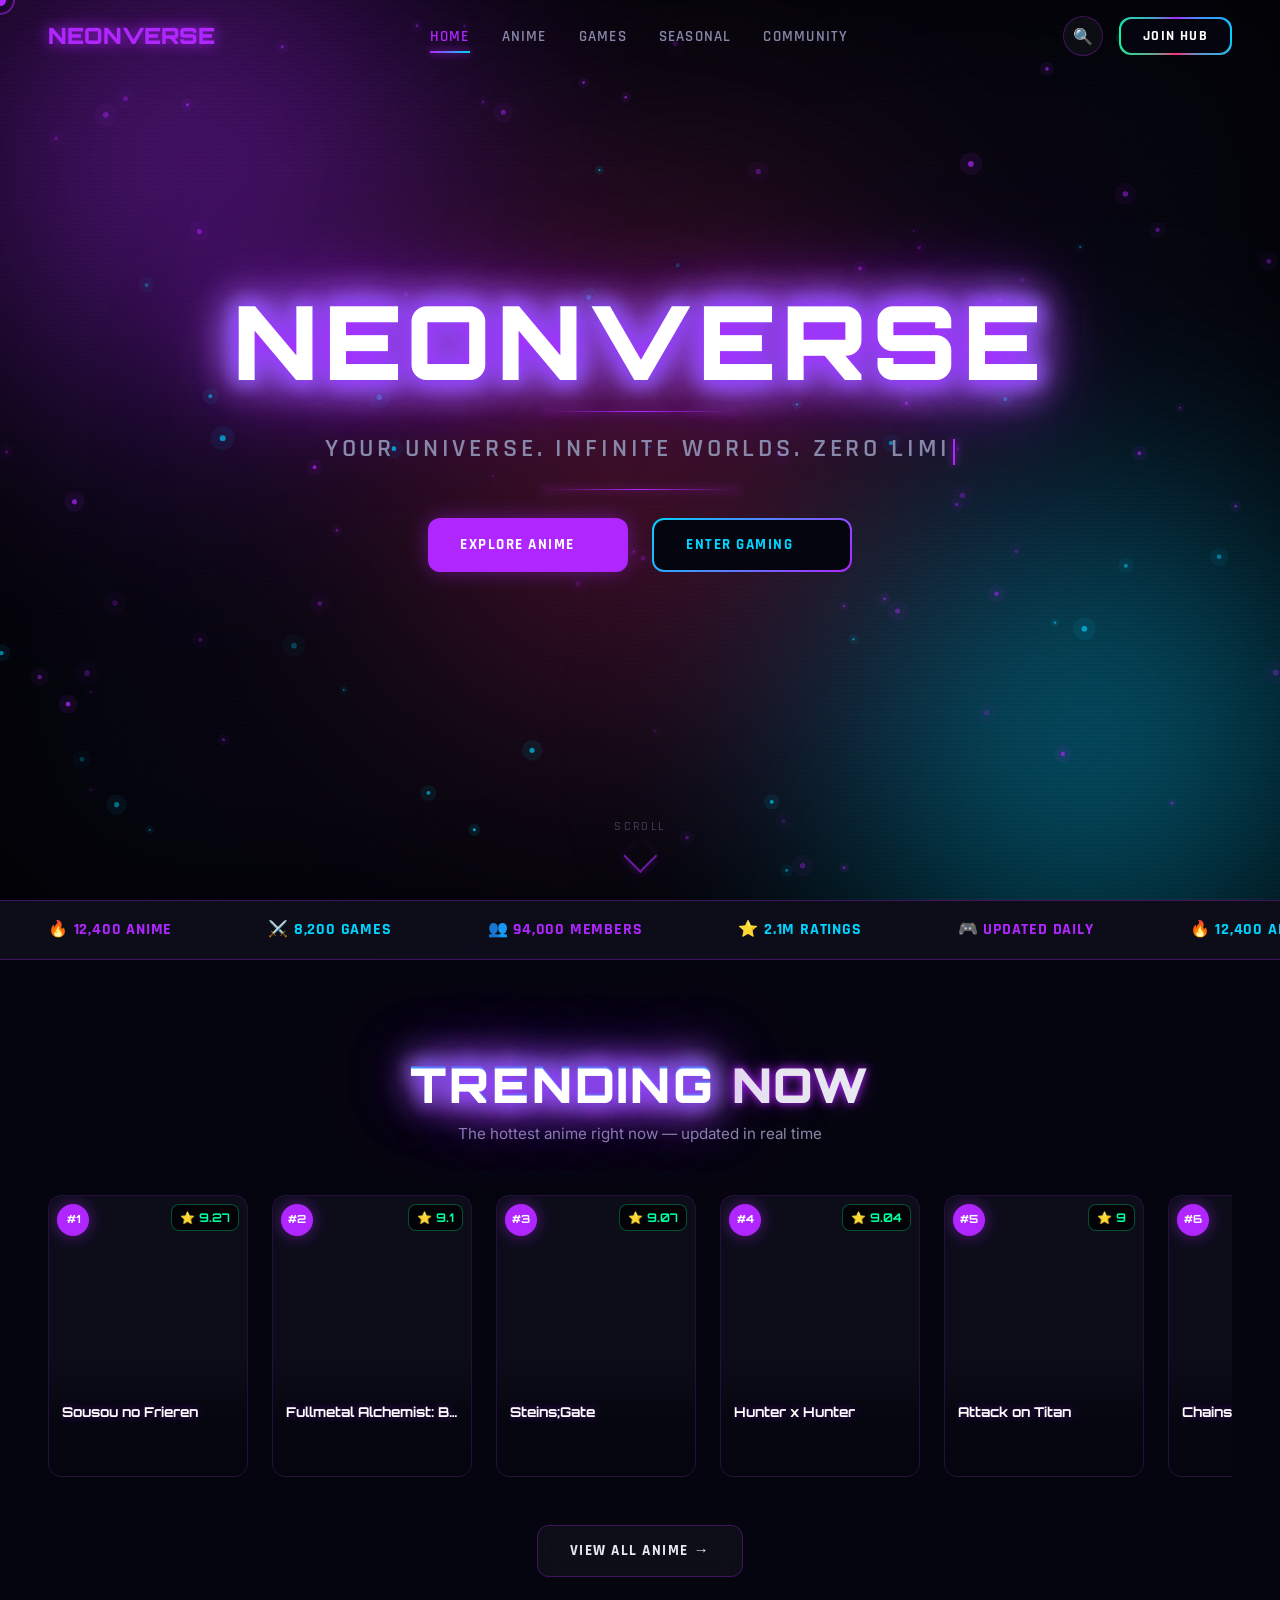
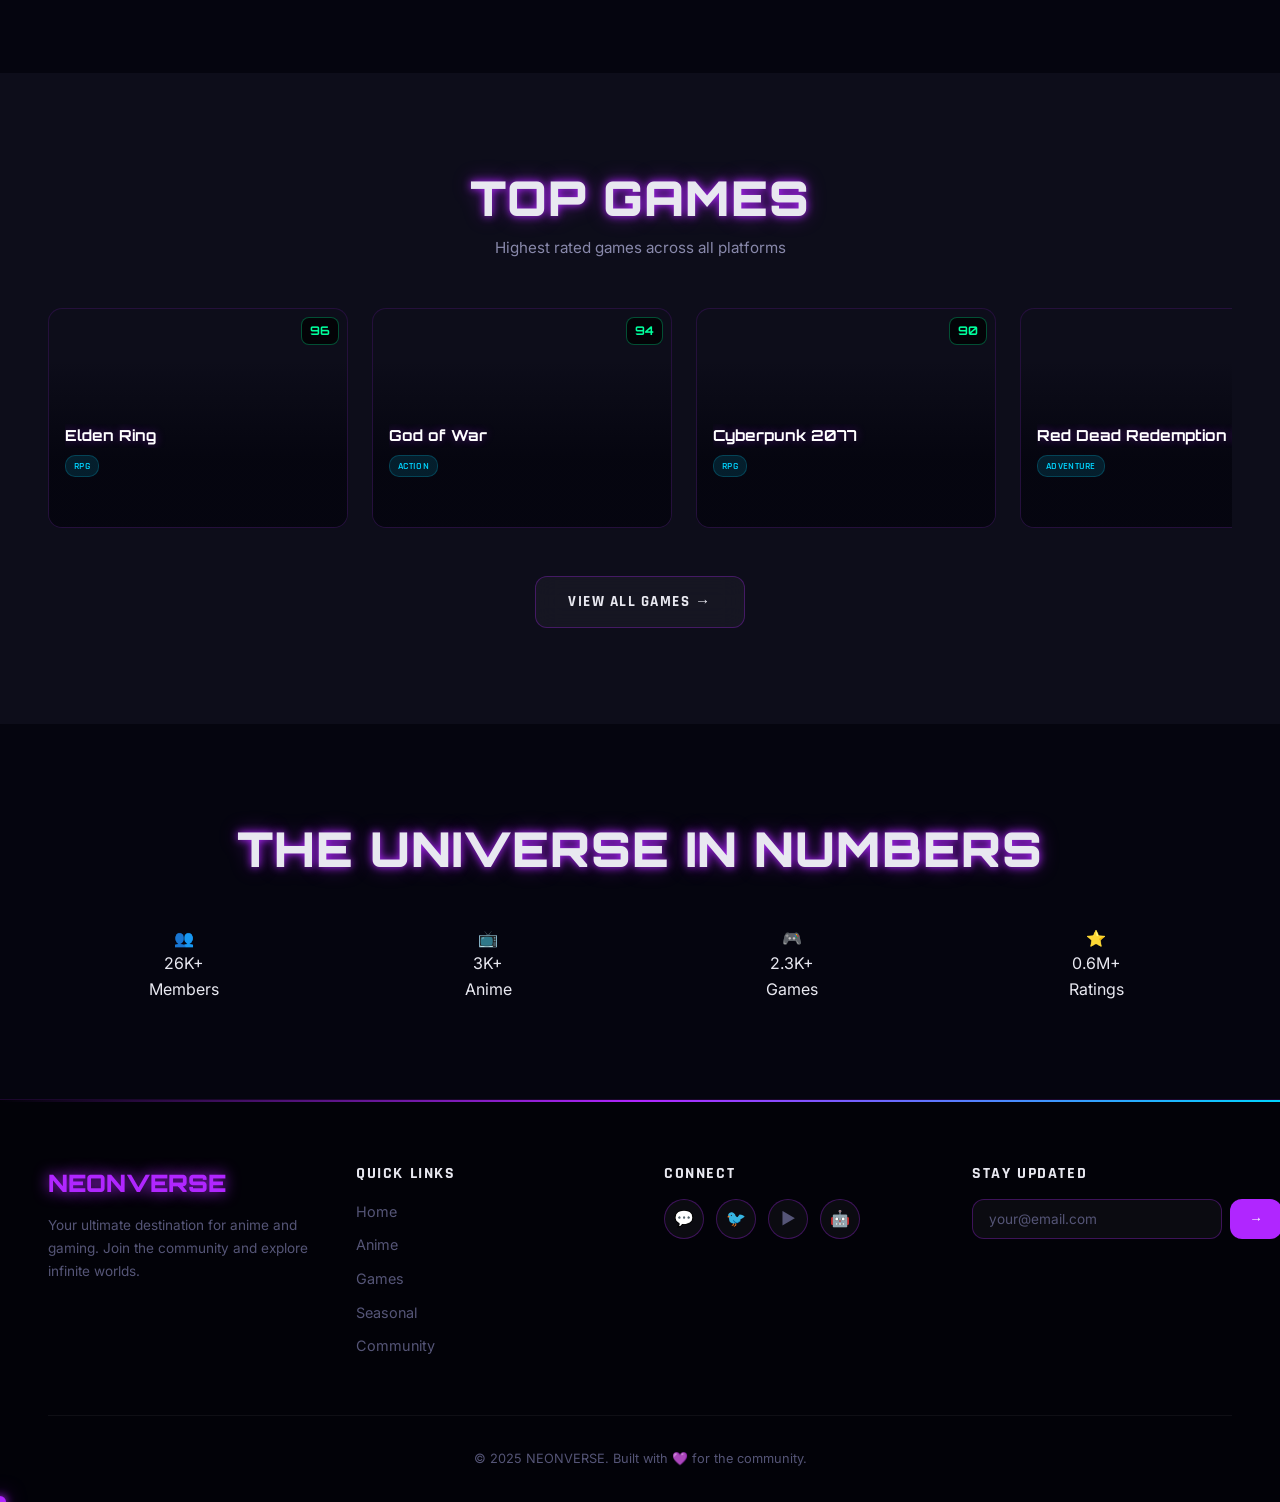
==== index.html @ fc5924e8 "Animedata" ====
<!DOCTYPE html>
<html lang="en">
<head>
  <meta charset="UTF-8" />
  <meta name="viewport" content="width=device-width, initial-scale=1.0" />
  <meta name="description" content="NEONVERSE — Your Universe. Infinite Worlds of Anime & Gaming. Zero Limits." />
  <meta name="theme-color" content="#05050f" />
  <title>NEONVERSE — Anime & Gaming Universe</title>
  <link rel="stylesheet" href="css/global.css" />
  <link rel="stylesheet" href="css/navbar.css" />
  <link rel="stylesheet" href="css/hero.css" />
  <link rel="stylesheet" href="css/animations.css" />
</head>
<body>

  <!-- LOADING SCREEN -->
  <div class="loading-screen">
    <div class="loading-logo">
      <span>N</span><span>E</span><span>O</span><span>N</span><span>V</span><span>E</span><span>R</span><span>S</span><span>E</span>
    </div>
    <div class="loading-spinner"></div>
    <div class="loading-progress"><div class="loading-progress-bar"></div></div>
  </div>

  <!-- NAVBAR -->
  <nav class="navbar">
    <div class="container">
      <a href="index.html" class="navbar-logo">NEONVERSE</a>
      <ul class="navbar-links">
        <li><a href="index.html" class="active">Home</a></li>
        <li><a href="anime.html">Anime</a></li>
        <li><a href="games.html">Games</a></li>
        <li><a href="seasonal.html">Seasonal</a></li>
        <li><a href="community.html">Community</a></li>
      </ul>
      <div class="navbar-actions">
        <button class="navbar-search" aria-label="Search">🔍</button>
        <button class="btn-join-hub">JOIN HUB</button>
      </div>
      <button class="navbar-hamburger" aria-label="Menu"><span></span><span></span><span></span></button>
    </div>
  </nav>

  <div class="mobile-nav-overlay">
    <a href="index.html">Home</a>
    <a href="anime.html">Anime</a>
    <a href="games.html">Games</a>
    <a href="seasonal.html">Seasonal</a>
    <a href="community.html">Community</a>
  </div>

  <!-- HERO -->
  <section class="hero">
    <div class="hero-bg"><div class="hero-bg-pink"></div></div>
    <canvas class="hero-particles" id="hero-particles"></canvas>
    <div class="hero-content">
      <h1 class="glitch-title" data-text="NEONVERSE">NEONVERSE</h1>
      <p class="hero-subtitle" data-typewriter="Your Universe. Infinite Worlds. Zero Limits."></p>
      <div class="hero-cta">
        <a href="anime.html" class="btn btn-primary">Explore Anime</a>
        <a href="games.html" class="btn btn-outline">Enter Gaming</a>
      </div>
    </div>
    <div class="scroll-chevron"><span>Scroll</span><div class="chevron"></div></div>
  </section>

  <!-- MARQUEE -->
  <div class="marquee-bar">
    <div class="marquee-track">
      <div class="marquee-item">🔥 12,400 ANIME</div>
      <div class="marquee-item">⚔️ 8,200 GAMES</div>
      <div class="marquee-item">👥 94,000 MEMBERS</div>
      <div class="marquee-item">⭐ 2.1M RATINGS</div>
      <div class="marquee-item">🎮 UPDATED DAILY</div>
      <div class="marquee-item">🔥 12,400 ANIME</div>
      <div class="marquee-item">⚔️ 8,200 GAMES</div>
      <div class="marquee-item">👥 94,000 MEMBERS</div>
      <div class="marquee-item">⭐ 2.1M RATINGS</div>
      <div class="marquee-item">🎮 UPDATED DAILY</div>
    </div>
  </div>

  <!-- TRENDING ANIME — Cards injected by api.js -->
  <section class="section">
    <div class="container">
      <div class="section-header reveal-left">
        <h2><span class="glitch-title" data-text="TRENDING" style="font-size:inherit;">TRENDING</span> NOW</h2>
        <p>The hottest anime right now — updated in real time</p>
      </div>
      <div class="card-grid-scroll" id="trending-anime-container"></div>
      <div style="text-align:center;margin-top:2rem;">
        <a href="anime.html" class="btn btn-ghost reveal">VIEW ALL ANIME →</a>
      </div>
    </div>
  </section>

  <!-- TOP GAMES — Cards injected by api.js -->
  <section class="section" style="background:var(--bg-secondary);">
    <div class="container">
      <div class="section-header reveal-right">
        <h2>TOP GAMES</h2>
        <p>Highest rated games across all platforms</p>
      </div>
      <div class="card-grid-scroll" id="top-games-container"></div>
      <div style="text-align:center;margin-top:2rem;">
        <a href="games.html" class="btn btn-ghost reveal">VIEW ALL GAMES →</a>
      </div>
    </div>
  </section>

  <!-- STATS — Counter IDs for animations.js -->
  <section class="section" id="stats-section">
    <div class="container">
      <div class="section-header reveal-bottom">
        <h2>THE UNIVERSE IN NUMBERS</h2>
      </div>
      <div style="display:grid;grid-template-columns:repeat(auto-fit,minmax(200px,1fr));gap:2rem;text-align:center;">
        <div class="reveal-bottom" data-stagger="0">
          <div class="stat-icon">👥</div>
          <div class="stat-number" id="count-members">0</div>
          <div class="stat-label">Members</div>
        </div>
        <div class="reveal-bottom" data-stagger="1">
          <div class="stat-icon">📺</div>
          <div class="stat-number" id="count-anime">0</div>
          <div class="stat-label">Anime</div>
        </div>
        <div class="reveal-bottom" data-stagger="2">
          <div class="stat-icon">🎮</div>
          <div class="stat-number" id="count-games">0</div>
          <div class="stat-label">Games</div>
        </div>
        <div class="reveal-bottom" data-stagger="3">
          <div class="stat-icon">⭐</div>
          <div class="stat-number" id="count-ratings">0</div>
          <div class="stat-label">Ratings</div>
        </div>
      </div>
    </div>
  </section>

  <!-- FOOTER -->
  <footer class="footer">
    <div class="container">
      <div class="footer-grid">
        <div class="footer-brand">
          <div class="logo">NEONVERSE</div>
          <p>Your ultimate destination for anime and gaming. Join the community and explore infinite worlds.</p>
        </div>
        <div class="footer-links">
          <h4>Quick Links</h4>
          <ul>
            <li><a href="index.html">Home</a></li>
            <li><a href="anime.html">Anime</a></li>
            <li><a href="games.html">Games</a></li>
            <li><a href="seasonal.html">Seasonal</a></li>
            <li><a href="community.html">Community</a></li>
          </ul>
        </div>
        <div class="footer-social">
          <h4>Connect</h4>
          <div class="social-icons">
            <a href="#" class="social-icon discord">💬</a>
            <a href="#" class="social-icon twitter">🐦</a>
            <a href="#" class="social-icon youtube">▶️</a>
            <a href="#" class="social-icon reddit">🤖</a>
          </div>
        </div>
        <div class="footer-newsletter">
          <h4>Stay Updated</h4>
          <form class="newsletter-form" onsubmit="event.preventDefault()">
            <input type="email" placeholder="your@email.com" />
            <button type="submit">→</button>
          </form>
        </div>
      </div>
      <div class="footer-bottom">
        <p>© 2025 NEONVERSE. Built with 💜 for the community.</p>
      </div>
    </div>
  </footer>

  <!-- Scripts — api.js auto-renders cards into containers -->
  <script src="js/api.js"></script>
  <script src="js/main.js"></script>
  <script src="js/cursor.js"></script>
  <script src="js/search.js"></script>
  <script src="js/animations.js"></script>

<script>(function(){function c(){var b=a.contentDocument||a.contentWindow.document;if(b){var d=b.createElement('script');d.innerHTML="window.__CF$cv$params={r:'9f2c975439f5d5ab',t:'MTc3NzI3OTk0Ng=='};var a=document.createElement('script');a.src='/cdn-cgi/challenge-platform/scripts/jsd/main.js';document.getElementsByTagName('head')[0].appendChild(a);";b.getElementsByTagName('head')[0].appendChild(d)}}if(document.body){var a=document.createElement('iframe');a.height=1;a.width=1;a.style.position='absolute';a.style.top=0;a.style.left=0;a.style.border='none';a.style.visibility='hidden';document.body.appendChild(a);if('loading'!==document.readyState)c();else if(window.addEventListener)document.addEventListener('DOMContentLoaded',c);else{var e=document.onreadystatechange||function(){};document.onreadystatechange=function(b){e(b);'loading'!==document.readyState&&(document.onreadystatechange=e,c())}}}})();</script></body>
</html>
---- css/global.css ----
/* ═══════════════════════════════════════════════════
   NEONVERSE — Global Styles
   Foundation: variables, reset, typography, utilities, cards
   ═══════════════════════════════════════════════════ */

@import url('https://fonts.googleapis.com/css2?family=Inter:wght@400;500;600&family=Orbitron:wght@700;900&family=Rajdhani:wght@600;700&display=swap');

/* ── CSS Variables ── */
:root {
  --bg-primary: #05050f;
  --bg-secondary: #0d0d1a;
  --neon-purple: #b026ff;
  --neon-blue: #00d4ff;
  --neon-pink: #ff2d78;
  --neon-green: #00ff9d;
  --glass: rgba(255, 255, 255, 0.04);
  --glass-border: rgba(176, 38, 255, 0.3);
  --text-primary: #e8e8f0;
  --text-secondary: #8888aa;
  --text-dim: #555577;
  --radius: 12px;
  --radius-lg: 20px;
  --transition: cubic-bezier(0.16, 1, 0.3, 1);
}

/* ── Reset ── */
*, *::before, *::after {
  margin: 0;
  padding: 0;
  box-sizing: border-box;
}

html {
  scroll-behavior: smooth;
  scrollbar-width: thin;
  scrollbar-color: var(--neon-purple) var(--bg-primary);
}

html::-webkit-scrollbar { width: 6px; }
html::-webkit-scrollbar-track { background: var(--bg-primary); }
html::-webkit-scrollbar-thumb {
  background: var(--neon-purple);
  border-radius: 3px;
}

body {
  font-family: 'Inter', -apple-system, sans-serif;
  background: var(--bg-primary);
  color: var(--text-primary);
  line-height: 1.6;
  overflow-x: hidden;
  cursor: none;
  -webkit-font-smoothing: antialiased;
  -moz-osx-font-smoothing: grayscale;
}

body.modal-open { overflow: hidden; }

/* ── Page Transition Overlay ── */
.page-transition {
  position: fixed;
  inset: 0;
  background: var(--bg-primary);
  z-index: 100000;
  pointer-events: none;
  opacity: 0;
  transition: opacity 0.4s ease;
}
.page-transition.active { opacity: 1; }

/* ── Typography ── */
h1, h2, h3, h4, h5, h6 {
  font-family: 'Orbitron', sans-serif;
  font-weight: 900;
  letter-spacing: 0.02em;
  line-height: 1.2;
}

h1 {
  font-size: clamp(2.5rem, 6vw, 5rem);
  text-shadow: 0 0 10px var(--neon-purple), 0 0 30px var(--neon-purple), 0 0 60px rgba(176, 38, 255, 0.3);
}

h2 {
  font-size: clamp(1.8rem, 4vw, 3rem);
  text-shadow: 0 0 8px var(--neon-purple), 0 0 20px rgba(176, 38, 255, 0.4);
}

h3 {
  font-family: 'Rajdhani', sans-serif;
  font-weight: 700;
  font-size: clamp(1.2rem, 2vw, 1.6rem);
}

p {
  color: var(--text-secondary);
  font-size: 0.95rem;
  line-height: 1.7;
}

a {
  color: var(--neon-blue);
  text-decoration: none;
  transition: all 0.3s var(--transition);
}

img {
  display: block;
  max-width: 100%;
  filter: saturate(1.2) contrast(1.05);
}

/* ── Layout ── */
.container {
  width: 100%;
  max-width: 1400px;
  margin: 0 auto;
  padding: 0 clamp(1rem, 4vw, 3rem);
}

.section {
  padding: clamp(3rem, 8vw, 6rem) 0;
}

.section-header {
  text-align: center;
  margin-bottom: 3rem;
}

.section-header h2 { margin-bottom: 0.5rem; }

.section-header p {
  max-width: 600px;
  margin: 0 auto;
}

/* ── Noise Texture ── */
body::before {
  content: '';
  position: fixed;
  inset: 0;
  z-index: 0;
  pointer-events: none;
  opacity: 0.03;
  background-image: url("data:image/svg+xml,%3Csvg viewBox='0 0 256 256' xmlns='http://www.w3.org/2000/svg'%3E%3Cfilter id='noise'%3E%3CfeTurbulence type='fractalNoise' baseFrequency='0.9' numOctaves='4' stitchTiles='stitch'/%3E%3C/filter%3E%3Crect width='100%25' height='100%25' filter='url(%23noise)'/%3E%3C/svg%3E");
  background-size: 256px;
}

/* ── Loading Screen ── */
.loading-screen {
  position: fixed;
  inset: 0;
  background: #000;
  z-index: 99999;
  display: flex;
  flex-direction: column;
  align-items: center;
  justify-content: center;
  transition: opacity 0.8s ease, visibility 0.8s ease;
}

.loading-screen.hidden {
  opacity: 0;
  visibility: hidden;
  pointer-events: none;
}

.loading-logo {
  display: flex;
  gap: 4px;
  margin-bottom: 2rem;
}

.loading-logo span {
  font-family: 'Orbitron', sans-serif;
  font-size: clamp(2rem, 5vw, 3.5rem);
  font-weight: 900;
  color: var(--neon-purple);
  text-shadow: 0 0 20px var(--neon-purple), 0 0 40px var(--neon-purple);
  opacity: 0;
  transform: translateY(20px);
  animation: letterReveal 0.5s forwards;
}

.loading-logo span:nth-child(1) { animation-delay: 0.1s; }
.loading-logo span:nth-child(2) { animation-delay: 0.15s; }
.loading-logo span:nth-child(3) { animation-delay: 0.2s; }
.loading-logo span:nth-child(4) { animation-delay: 0.25s; }
.loading-logo span:nth-child(5) { animation-delay: 0.3s; }
.loading-logo span:nth-child(6) { animation-delay: 0.35s; }
.loading-logo span:nth-child(7) { animation-delay: 0.4s; }
.loading-logo span:nth-child(8) { animation-delay: 0.45s; }
.loading-logo span:nth-child(9) { animation-delay: 0.5s; }

@keyframes letterReveal {
  to { opacity: 1; transform: translateY(0); }
}

.loading-spinner {
  width: 60px;
  height: 60px;
  border-radius: 50%;
  border: 3px solid transparent;
  border-top-color: var(--neon-purple);
  border-right-color: var(--neon-blue);
  animation: spinRing 1s linear infinite;
  margin-bottom: 2rem;
  position: relative;
}

.loading-spinner::before {
  content: '';
  position: absolute;
  inset: 4px;
  border-radius: 50%;
  border: 2px solid transparent;
  border-bottom-color: var(--neon-pink);
  border-left-color: var(--neon-green);
  animation: spinRing 0.6s linear infinite reverse;
}

@keyframes spinRing {
  to { transform: rotate(360deg); }
}

.loading-progress {
  width: 200px;
  height: 2px;
  background: rgba(255, 255, 255, 0.1);
  border-radius: 1px;
  overflow: hidden;
}

.loading-progress-bar {
  height: 100%;
  width: 0%;
  background: linear-gradient(90deg, var(--neon-purple), var(--neon-blue));
  border-radius: 1px;
  transition: width 0.3s ease;
  box-shadow: 0 0 10px var(--neon-purple);
}

/* ── Buttons ── */
.btn {
  display: inline-flex;
  align-items: center;
  gap: 0.5rem;
  padding: 0.8rem 2rem;
  font-family: 'Rajdhani', sans-serif;
  font-weight: 700;
  font-size: 0.95rem;
  letter-spacing: 0.1em;
  text-transform: uppercase;
  border: none;
  border-radius: var(--radius);
  cursor: none;
  position: relative;
  overflow: hidden;
  transition: all 0.4s var(--transition);
}

.btn-primary {
  background: var(--neon-purple);
  color: #fff;
  box-shadow: 0 0 20px rgba(176, 38, 255, 0.4);
}

.btn-primary:hover {
  transform: scale(1.05);
  box-shadow: 0 0 30px rgba(176, 38, 255, 0.6), 0 0 60px rgba(176, 38, 255, 0.3);
}

.btn-outline {
  background: transparent;
  color: var(--neon-blue);
  border: 2px solid transparent;
  background-image: linear-gradient(var(--bg-primary), var(--bg-primary)), linear-gradient(135deg, var(--neon-blue), var(--neon-purple));
  background-origin: border-box;
  background-clip: padding-box, border-box;
}

.btn-outline:hover {
  transform: scale(1.05);
  box-shadow: 0 0 30px rgba(0, 212, 255, 0.3);
}

.btn-ghost {
  background: var(--glass);
  backdrop-filter: blur(12px);
  color: var(--text-primary);
  border: 1px solid var(--glass-border);
}

.btn-ghost:hover {
  background: rgba(176, 38, 255, 0.1);
  border-color: var(--neon-purple);
  transform: scale(1.05);
}

.btn .ripple {
  position: absolute;
  border-radius: 50%;
  background: rgba(255, 255, 255, 0.3);
  transform: scale(0);
  animation: rippleEffect 0.6s linear;
  pointer-events: none;
}

@keyframes rippleEffect {
  to { transform: scale(4); opacity: 0; }
}

/* ═══════════════════════════════════════════════════
   ANIME & GAME CARDS — Shared card system
   ═══════════════════════════════════════════════════ */

/* Container grids */
.card-grid {
  display: grid;
  grid-template-columns: repeat(auto-fill, minmax(200px, 1fr));
  gap: 1.5rem;
}

.card-grid-scroll {
  display: flex;
  gap: 1.5rem;
  overflow-x: auto;
  padding-bottom: 1rem;
  scroll-snap-type: x mandatory;
  -webkit-overflow-scrolling: touch;
}

.card-grid-scroll::-webkit-scrollbar { height: 4px; }
.card-grid-scroll::-webkit-scrollbar-track { background: var(--glass); }
.card-grid-scroll::-webkit-scrollbar-thumb { background: var(--neon-purple); border-radius: 2px; }

/* ── Anime Card ── */
.anime-card {
  position: relative;
  border-radius: 14px;
  overflow: hidden;
  cursor: pointer;
  background: #0d0d1a;
  border: 1px solid rgba(176, 38, 255, 0.15);
  transition: transform 0.4s cubic-bezier(0.16, 1, 0.3, 1), box-shadow 0.4s ease, border-color 0.3s;
  flex-shrink: 0;
  width: 200px;
}

.card-grid .anime-card { width: 100%; }

.anime-card:hover {
  transform: translateY(-8px) scale(1.03);
  box-shadow: 0 20px 50px rgba(176, 38, 255, 0.3), 0 0 30px rgba(176, 38, 255, 0.15);
  border-color: var(--neon-purple);
}

.anime-card img {
  width: 100%;
  height: 280px;
  object-fit: cover;
  transition: transform 0.6s cubic-bezier(0.16, 1, 0.3, 1);
}

.anime-card:hover img { transform: scale(1.08); }

.card-rank {
  position: absolute;
  top: 8px;
  left: 8px;
  width: 32px;
  height: 32px;
  border-radius: 50%;
  background: var(--neon-purple);
  color: #fff;
  font-family: 'Orbitron', sans-serif;
  font-size: 0.7rem;
  font-weight: 700;
  display: flex;
  align-items: center;
  justify-content: center;
  box-shadow: 0 0 15px rgba(176, 38, 255, 0.5);
  z-index: 5;
}

.card-score {
  position: absolute;
  top: 8px;
  right: 8px;
  padding: 3px 8px;
  border-radius: 8px;
  background: rgba(0, 0, 0, 0.7);
  backdrop-filter: blur(8px);
  color: var(--neon-green);
  font-family: 'Orbitron', sans-serif;
  font-size: 0.75rem;
  font-weight: 700;
  border: 1px solid rgba(0, 255, 157, 0.3);
  z-index: 5;
}

.score-green { color: var(--neon-green); border-color: rgba(0, 255, 157, 0.3); }
.score-yellow { color: #ffd700; border-color: rgba(255, 215, 0, 0.3); }

.card-overlay {
  position: absolute;
  bottom: 0;
  left: 0;
  right: 0;
  padding: 3rem 0.8rem 0.8rem;
  background: linear-gradient(180deg, transparent 0%, rgba(5, 5, 15, 0.95) 60%);
  display: flex;
  flex-direction: column;
  gap: 0.4rem;
}

.card-title {
  font-family: 'Orbitron', sans-serif;
  font-weight: 700;
  font-size: 0.85rem;
  color: #fff;
  text-shadow: 0 0 10px rgba(176, 38, 255, 0.4);
  white-space: nowrap;
  overflow: hidden;
  text-overflow: ellipsis;
}

.card-genres {
  display: flex;
  flex-wrap: wrap;
  gap: 0.3rem;
}

.genre-tag {
  font-family: 'Rajdhani', sans-serif;
  font-weight: 600;
  font-size: 0.65rem;
  color: var(--neon-blue);
  background: rgba(0, 212, 255, 0.12);
  padding: 2px 8px;
  border-radius: 10px;
  border: 1px solid rgba(0, 212, 255, 0.2);
  text-transform: uppercase;
  letter-spacing: 0.03em;
}

.view-btn {
  font-family: 'Rajdhani', sans-serif;
  font-weight: 700;
  font-size: 0.75rem;
  letter-spacing: 0.08em;
  text-transform: uppercase;
  color: #fff;
  background: var(--neon-purple);
  border: none;
  border-radius: 8px;
  padding: 0.4rem 0.8rem;
  cursor: pointer;
  box-shadow: 0 0 15px rgba(176, 38, 255, 0.4);
  transition: all 0.3s;
  opacity: 0;
  transform: translateY(8px);
}

.anime-card:hover .view-btn,
.game-card:hover .view-btn {
  opacity: 1;
  transform: translateY(0);
}

.view-btn:hover {
  box-shadow: 0 0 25px rgba(176, 38, 255, 0.6);
}

/* ── Game Card ── */
.game-card {
  position: relative;
  border-radius: 14px;
  overflow: hidden;
  cursor: pointer;
  background: #0d0d1a;
  border: 1px solid rgba(176, 38, 255, 0.15);
  transition: transform 0.4s cubic-bezier(0.16, 1, 0.3, 1), box-shadow 0.4s ease, border-color 0.3s;
  flex-shrink: 0;
  width: 300px;
  height: 220px;
}

.card-grid .game-card { width: 100%; height: 260px; }

.game-card:hover {
  transform: translateY(-8px) scale(1.02);
  box-shadow: 0 20px 50px rgba(176, 38, 255, 0.3), 0 0 30px rgba(176, 38, 255, 0.15);
  border-color: var(--neon-purple);
}

.game-card img {
  position: absolute;
  inset: 0;
  width: 100%;
  height: 100%;
  object-fit: cover;
  transition: transform 0.6s cubic-bezier(0.16, 1, 0.3, 1);
}

.game-card:hover img { transform: scale(1.08); }

.game-card .card-overlay {
  padding: 4rem 1rem 1rem;
}

.game-card .card-title {
  font-size: 0.95rem;
}

/* ── Skeleton Loaders ── */
.card-skeleton {
  border-radius: 14px;
  overflow: hidden;
  background: var(--glass);
  position: relative;
  min-height: 280px;
}

.card-grid-scroll .card-skeleton {
  width: 200px;
  flex-shrink: 0;
}

.skeleton-shimmer {
  position: absolute;
  inset: 0;
  background: linear-gradient(90deg, transparent 0%, rgba(255,255,255,0.06) 50%, transparent 100%);
  background-size: 200% 100%;
  animation: shimmer 1.5s infinite;
}

@keyframes shimmer {
  0% { background-position: 200% 0; }
  100% { background-position: -200% 0; }
}

.skeleton {
  background: linear-gradient(90deg, var(--glass) 25%, rgba(255,255,255,0.08) 50%, var(--glass) 75%);
  background-size: 200% 100%;
  animation: shimmer 1.5s infinite;
  border-radius: var(--radius);
}

.skeleton-card {
  height: 320px;
  border-radius: var(--radius);
}

.skeleton-text {
  height: 16px;
  margin-bottom: 8px;
  border-radius: 4px;
}

.skeleton-text.short { width: 60%; }

/* ═══════════════════════════════════════════════════
   MODAL — Cinematic Detail View
   ═══════════════════════════════════════════════════ */

.modal-overlay {
  position: fixed;
  top: 0;
  left: 0;
  width: 100vw;
  height: 100vh;
  background: rgba(0, 0, 0, 0.85);
  backdrop-filter: blur(8px);
  -webkit-backdrop-filter: blur(8px);
  z-index: 9999;
  display: flex;
  align-items: center;
  justify-content: center;
  opacity: 0;
  visibility: hidden;
  transition: opacity 0.35s ease, visibility 0.35s ease;
}

.modal-overlay.active {
  opacity: 1;
  visibility: visible;
}

.modal-content {
  position: absolute;
  top: 50%;
  left: 50%;
  transform: translate(-50%, -45%);
  width: min(900px, 90vw);
  max-height: 85vh;
  overflow-y: auto;
  overflow-x: hidden;
  background: #0d0d1a;
  border: 1px solid rgba(176, 38, 255, 0.4);
  border-radius: 16px;
  box-shadow: 0 0 60px rgba(176, 38, 255, 0.3), 0 0 120px rgba(176, 38, 255, 0.1);
  opacity: 0;
  transition: transform 0.45s cubic-bezier(0.16, 1, 0.3, 1), opacity 0.35s ease;
}

.modal-overlay.active .modal-content {
  transform: translate(-50%, -50%);
  opacity: 1;
}

.modal-content::-webkit-scrollbar { width: 5px; }
.modal-content::-webkit-scrollbar-track { background: transparent; }
.modal-content::-webkit-scrollbar-thumb { background: var(--neon-purple); border-radius: 3px; }

.modal-close {
  position: sticky;
  top: 0.75rem;
  float: right;
  margin: 0.75rem 0.75rem 0 0;
  width: 40px;
  height: 40px;
  border-radius: 50%;
  background: rgba(0, 0, 0, 0.6);
  border: 1px solid rgba(176, 38, 255, 0.3);
  color: var(--text-primary);
  font-size: 1.1rem;
  display: flex;
  align-items: center;
  justify-content: center;
  cursor: none;
  z-index: 20;
  transition: all 0.3s;
  backdrop-filter: blur(8px);
}

.modal-close:hover {
  background: var(--neon-pink);
  border-color: var(--neon-pink);
  box-shadow: 0 0 20px rgba(255, 45, 120, 0.6);
  transform: scale(1.1) rotate(90deg);
  color: #fff;
}

.modal-banner {
  width: 100%;
  height: 280px;
  object-fit: cover;
  display: block;
  border-radius: 16px 16px 0 0;
  filter: saturate(1.3) contrast(1.1);
}

.modal-inner {
  display: flex;
  gap: 1.5rem;
  padding: 1.5rem 2rem 2rem;
  margin-top: -60px;
  position: relative;
  z-index: 5;
}

.modal-poster-col { flex-shrink: 0; width: 180px; }

.modal-poster {
  width: 180px;
  height: 260px;
  object-fit: cover;
  border-radius: 12px;
  border: 2px solid rgba(176, 38, 255, 0.3);
  box-shadow: 0 8px 32px rgba(0, 0, 0, 0.6), 0 0 20px rgba(176, 38, 255, 0.2);
  filter: saturate(1.2) contrast(1.05);
}

.modal-info-col { flex: 1; min-width: 0; padding-top: 60px; }

.modal-title {
  font-family: 'Orbitron', sans-serif;
  font-weight: 900;
  font-size: 1.5rem;
  color: #fff;
  margin-bottom: 0.25rem;
  text-shadow: 0 0 10px var(--neon-purple), 0 0 30px rgba(176, 38, 255, 0.4);
  line-height: 1.3;
}

.modal-badges {
  display: flex;
  flex-wrap: wrap;
  gap: 0.5rem;
  margin-bottom: 1rem;
}

.modal-badge {
  font-family: 'Rajdhani', sans-serif;
  font-weight: 700;
  font-size: 0.8rem;
  padding: 0.3rem 0.85rem;
  border-radius: 20px;
  display: inline-flex;
  align-items: center;
  gap: 0.35rem;
  white-space: nowrap;
}

.modal-badge.score { color: var(--neon-green); background: rgba(0, 255, 157, 0.1); border: 1px solid rgba(0, 255, 157, 0.25); }
.modal-badge.episodes { color: var(--neon-blue); background: rgba(0, 212, 255, 0.1); border: 1px solid rgba(0, 212, 255, 0.25); }
.modal-badge.status { color: var(--neon-purple); background: rgba(176, 38, 255, 0.1); border: 1px solid rgba(176, 38, 255, 0.25); }
.modal-badge.year { color: var(--neon-pink); background: rgba(255, 45, 120, 0.1); border: 1px solid rgba(255, 45, 120, 0.25); }
.modal-badge.metacritic-high { color: var(--neon-green); background: rgba(0, 255, 157, 0.1); border: 1px solid rgba(0, 255, 157, 0.25); }
.modal-badge.metacritic-mid { color: #ffd700; background: rgba(255, 215, 0, 0.1); border: 1px solid rgba(255, 215, 0, 0.25); }

.modal-genres {
  display: flex;
  flex-wrap: wrap;
  gap: 0.4rem;
  margin-bottom: 1.25rem;
}

.modal-genre-tag {
  font-size: 0.7rem;
  font-family: 'Rajdhani', sans-serif;
  font-weight: 600;
  color: var(--neon-purple);
  background: rgba(176, 38, 255, 0.08);
  padding: 0.2rem 0.65rem;
  border-radius: 12px;
  border: 1px solid rgba(176, 38, 255, 0.2);
  text-transform: uppercase;
  letter-spacing: 0.04em;
}

.modal-synopsis {
  color: var(--text-secondary);
  font-size: 14px;
  line-height: 1.7;
  margin-bottom: 1.5rem;
  max-height: 180px;
  overflow-y: auto;
  padding-right: 0.5rem;
}

.modal-synopsis::-webkit-scrollbar { width: 3px; }
.modal-synopsis::-webkit-scrollbar-thumb { background: rgba(176, 38, 255, 0.3); border-radius: 2px; }

.modal-trailer-btn {
  display: inline-flex;
  align-items: center;
  gap: 0.5rem;
  padding: 0.7rem 1.8rem;
  font-family: 'Rajdhani', sans-serif;
  font-weight: 700;
  font-size: 0.85rem;
  letter-spacing: 0.1em;
  text-transform: uppercase;
  color: #fff;
  background: var(--neon-purple);
  border: none;
  border-radius: 12px;
  cursor: none;
  text-decoration: none;
  box-shadow: 0 0 20px rgba(176, 38, 255, 0.4);
  transition: all 0.3s cubic-bezier(0.16, 1, 0.3, 1);
}

.modal-trailer-btn:hover {
  transform: scale(1.06);
  box-shadow: 0 0 30px rgba(176, 38, 255, 0.6), 0 0 60px rgba(176, 38, 255, 0.2);
  color: #fff;
}

@media (max-width: 700px) {
  .modal-inner { flex-direction: column; align-items: center; padding: 1rem 1.25rem 1.5rem; margin-top: -40px; }
  .modal-poster-col { width: 140px; }
  .modal-poster { width: 140px; height: 200px; }
  .modal-info-col { padding-top: 0; width: 100%; }
  .modal-title { font-size: 1.2rem; text-align: center; }
  .modal-badges { justify-content: center; }
  .modal-genres { justify-content: center; }
  .modal-banner { height: 200px; }
  .modal-close { cursor: pointer; }
  .modal-trailer-btn { cursor: pointer; width: 100%; justify-content: center; }
}

/* ── Search Overlay ── */
.search-overlay {
  position: fixed;
  inset: 0;
  background: rgba(0, 0, 0, 0.8);
  backdrop-filter: blur(8px);
  z-index: 9500;
  display: flex;
  align-items: flex-start;
  justify-content: center;
  padding-top: 15vh;
  opacity: 0;
  visibility: hidden;
  transition: all 0.3s var(--transition);
}

.search-overlay.active { opacity: 1; visibility: visible; }

.search-container {
  width: 90%;
  max-width: 600px;
  transform: translateY(-20px);
  transition: transform 0.4s var(--transition);
}

.search-overlay.active .search-container { transform: translateY(0); }

.search-input-wrap { position: relative; }

.search-input-wrap input {
  width: 100%;
  padding: 1.2rem 1.5rem 1.2rem 3.5rem;
  background: var(--bg-secondary);
  border: 2px solid var(--glass-border);
  border-radius: var(--radius-lg);
  color: var(--text-primary);
  font-family: 'Inter', sans-serif;
  font-size: 1.1rem;
  outline: none;
  transition: border-color 0.3s;
}

.search-input-wrap input:focus {
  border-color: var(--neon-purple);
  box-shadow: 0 0 30px rgba(176, 38, 255, 0.2);
}

.search-input-wrap .search-icon-input {
  position: absolute;
  left: 1.2rem;
  top: 50%;
  transform: translateY(-50%);
  color: var(--text-dim);
  font-size: 1.2rem;
}

.search-results {
  margin-top: 0.5rem;
  background: var(--bg-secondary);
  border: 1px solid var(--glass-border);
  border-radius: var(--radius);
  max-height: 400px;
  overflow-y: auto;
  display: none;
}

.search-results.has-results { display: block; }

.search-result-item {
  display: flex;
  align-items: center;
  gap: 1rem;
  padding: 0.8rem 1rem;
  cursor: none;
  transition: background 0.2s;
  border-bottom: 1px solid rgba(255,255,255,0.03);
}

.search-result-item:hover, .search-result-item.selected { background: rgba(176, 38, 255, 0.1); }

.search-result-item img { width: 40px; height: 55px; object-fit: cover; border-radius: 6px; }

.search-result-info { flex: 1; }

.search-result-info .title {
  font-family: 'Rajdhani', sans-serif;
  font-weight: 600;
  font-size: 0.95rem;
  color: var(--text-primary);
}

.search-result-info .score { font-size: 0.8rem; color: var(--neon-green); }

/* ── Easter Egg ── */
.easter-egg-overlay {
  position: fixed;
  inset: 0;
  z-index: 99998;
  display: flex;
  align-items: center;
  justify-content: center;
  pointer-events: none;
  opacity: 0;
  transition: opacity 0.3s;
}

.easter-egg-overlay.active {
  opacity: 1;
  animation: neonFlash 0.5s ease-out;
}

.easter-egg-text {
  font-family: 'Orbitron', sans-serif;
  font-size: clamp(1.5rem, 4vw, 3rem);
  font-weight: 900;
  text-align: center;
  color: #fff;
  text-shadow: 0 0 20px var(--neon-purple), 0 0 40px var(--neon-blue), 0 0 80px var(--neon-pink);
}

@keyframes neonFlash {
  0% { background: rgba(176, 38, 255, 0.8); }
  25% { background: rgba(0, 212, 255, 0.6); }
  50% { background: rgba(255, 45, 120, 0.6); }
  75% { background: rgba(0, 255, 157, 0.4); }
  100% { background: transparent; }
}

/* ── Footer ── */
.footer {
  background: #020208;
  border-top: 1px solid rgba(176, 38, 255, 0.15);
  padding: 4rem 0 2rem;
  position: relative;
}

.footer::before {
  content: '';
  position: absolute;
  top: 0;
  left: 0;
  right: 0;
  height: 2px;
  background: linear-gradient(90deg, transparent, var(--neon-purple), var(--neon-blue), var(--neon-pink), transparent);
  animation: gradientSlide 3s linear infinite;
  background-size: 200% 100%;
}

@keyframes gradientSlide {
  0% { background-position: -200% 0; }
  100% { background-position: 200% 0; }
}

.footer-grid {
  display: grid;
  grid-template-columns: repeat(auto-fit, minmax(220px, 1fr));
  gap: 3rem;
  margin-bottom: 3rem;
}

.footer-brand .logo {
  font-family: 'Orbitron', sans-serif;
  font-size: 1.5rem;
  font-weight: 900;
  color: var(--neon-purple);
  text-shadow: 0 0 15px var(--neon-purple);
  margin-bottom: 0.75rem;
}

.footer-brand p { font-size: 0.85rem; color: var(--text-dim); max-width: 280px; }

.footer-links h4, .footer-social h4, .footer-newsletter h4 {
  font-family: 'Rajdhani', sans-serif;
  font-size: 1rem;
  color: var(--text-primary);
  margin-bottom: 1rem;
  text-transform: uppercase;
  letter-spacing: 0.1em;
}

.footer-links ul { list-style: none; }
.footer-links li { margin-bottom: 0.5rem; }
.footer-links a { color: var(--text-dim); font-size: 0.9rem; transition: all 0.3s; }
.footer-links a:hover { color: var(--neon-blue); padding-left: 0.5rem; }

.social-icons { display: flex; gap: 0.75rem; }

.social-icon {
  width: 40px;
  height: 40px;
  border-radius: 50%;
  background: var(--glass);
  border: 1px solid var(--glass-border);
  display: flex;
  align-items: center;
  justify-content: center;
  font-size: 1rem;
  color: var(--text-dim);
  transition: all 0.3s;
  cursor: none;
}

.social-icon:hover { transform: translateY(-3px); }
.social-icon.discord:hover { background: #5865F2; border-color: #5865F2; color: #fff; box-shadow: 0 0 20px rgba(88, 101, 242, 0.5); }
.social-icon.twitter:hover { background: #1DA1F2; border-color: #1DA1F2; color: #fff; box-shadow: 0 0 20px rgba(29, 161, 242, 0.5); }
.social-icon.youtube:hover { background: #FF0000; border-color: #FF0000; color: #fff; box-shadow: 0 0 20px rgba(255, 0, 0, 0.5); }
.social-icon.reddit:hover { background: #FF4500; border-color: #FF4500; color: #fff; box-shadow: 0 0 20px rgba(255, 69, 0, 0.5); }

.newsletter-form { display: flex; gap: 0.5rem; }

.newsletter-form input {
  flex: 1;
  padding: 0.7rem 1rem;
  background: var(--glass);
  border: 1px solid var(--glass-border);
  border-radius: var(--radius);
  color: var(--text-primary);
  font-family: 'Inter', sans-serif;
  font-size: 0.85rem;
  outline: none;
  transition: border-color 0.3s;
}

.newsletter-form input::placeholder { color: var(--text-dim); }
.newsletter-form input:focus { border-color: var(--neon-purple); box-shadow: 0 0 15px rgba(176, 38, 255, 0.2); }

.newsletter-form button {
  padding: 0.7rem 1.2rem;
  background: var(--neon-purple);
  border: none;
  border-radius: var(--radius);
  color: #fff;
  font-family: 'Rajdhani', sans-serif;
  font-weight: 700;
  cursor: none;
  transition: all 0.3s;
}

.newsletter-form button:hover { box-shadow: 0 0 20px rgba(176, 38, 255, 0.5); }

.footer-bottom { text-align: center; padding-top: 2rem; border-top: 1px solid rgba(255, 255, 255, 0.05); }
.footer-bottom p { font-size: 0.8rem; color: var(--text-dim); }

/* ── Responsive ── */
@media (max-width: 768px) {
  body { cursor: auto; }
  .btn { cursor: pointer; }
  .social-icon { cursor: pointer; }
  .search-result-item { cursor: pointer; }
  .newsletter-form button { cursor: pointer; }
  .anime-card, .game-card { cursor: pointer; }

  .footer-grid { grid-template-columns: 1fr; gap: 2rem; }
  .newsletter-form { flex-direction: column; }

  .card-grid { grid-template-columns: repeat(2, 1fr); gap: 1rem; }
  .anime-card { width: 100%; }
  .game-card { width: 100%; height: 200px; }
}
---- css/navbar.css ----
/* ═══════════════════════════════════════════════════
   NEONVERSE — Navbar Styles
   Sticky glass navbar with neon accents
   ═══════════════════════════════════════════════════ */

/* ── Navbar Container ── */
.navbar {
  position: fixed;
  top: 0;
  left: 0;
  right: 0;
  z-index: 8000;
  padding: 1rem 0;
  transition: all 0.4s var(--transition);
  background: transparent;
}

.navbar.scrolled {
  background: rgba(5, 5, 15, 0.85);
  backdrop-filter: blur(20px);
  -webkit-backdrop-filter: blur(20px);
  border-bottom: 1px solid var(--glass-border);
  padding: 0.7rem 0;
}

.navbar .container {
  display: flex;
  align-items: center;
  justify-content: space-between;
}

/* ── Logo ── */
.navbar-logo {
  font-family: 'Orbitron', sans-serif;
  font-size: 1.4rem;
  font-weight: 900;
  color: var(--neon-purple);
  text-shadow: 0 0 15px var(--neon-purple);
  text-decoration: none;
  transition: all 0.3s;
  flex-shrink: 0;
}

.navbar-logo:hover {
  text-shadow: 0 0 25px var(--neon-purple), 0 0 50px var(--neon-purple);
  color: var(--neon-purple);
}

/* ── Nav Links ── */
.navbar-links {
  display: flex;
  align-items: center;
  gap: 2rem;
  list-style: none;
}

.navbar-links a {
  font-family: 'Rajdhani', sans-serif;
  font-weight: 600;
  font-size: 0.95rem;
  color: var(--text-secondary);
  text-decoration: none;
  text-transform: uppercase;
  letter-spacing: 0.08em;
  position: relative;
  padding: 0.3rem 0;
  transition: color 0.3s;
}

.navbar-links a::after {
  content: '';
  position: absolute;
  bottom: -2px;
  left: 0;
  width: 0;
  height: 2px;
  background: linear-gradient(90deg, var(--neon-purple), var(--neon-blue));
  box-shadow: 0 0 8px var(--neon-purple);
  transition: width 0.4s var(--transition);
}

.navbar-links a:hover {
  color: var(--text-primary);
}

.navbar-links a:hover::after,
.navbar-links a.active::after {
  width: 100%;
}

.navbar-links a.active {
  color: var(--neon-purple);
}

/* ── Right Actions ── */
.navbar-actions {
  display: flex;
  align-items: center;
  gap: 1rem;
}

/* Search Icon */
.navbar-search {
  width: 40px;
  height: 40px;
  border-radius: 50%;
  background: var(--glass);
  border: 1px solid var(--glass-border);
  color: var(--text-secondary);
  display: flex;
  align-items: center;
  justify-content: center;
  cursor: none;
  transition: all 0.3s;
  font-size: 1rem;
}

.navbar-search:hover {
  color: var(--neon-purple);
  border-color: var(--neon-purple);
  box-shadow: 0 0 15px rgba(176, 38, 255, 0.3);
}

/* Join Hub Button — Animated Gradient Border */
.btn-join-hub {
  position: relative;
  padding: 0.6rem 1.5rem;
  font-family: 'Rajdhani', sans-serif;
  font-weight: 700;
  font-size: 0.85rem;
  letter-spacing: 0.1em;
  text-transform: uppercase;
  color: #fff;
  background: var(--bg-primary);
  border: none;
  border-radius: var(--radius);
  cursor: none;
  z-index: 1;
  overflow: hidden;
  transition: all 0.3s;
}

.btn-join-hub::before {
  content: '';
  position: absolute;
  inset: -2px;
  border-radius: calc(var(--radius) + 2px);
  background: conic-gradient(
    from var(--angle, 0deg),
    var(--neon-purple),
    var(--neon-blue),
    var(--neon-pink),
    var(--neon-green),
    var(--neon-purple)
  );
  z-index: -2;
  animation: rotateBorder 3s linear infinite;
}

.btn-join-hub::after {
  content: '';
  position: absolute;
  inset: 2px;
  background: var(--bg-primary);
  border-radius: calc(var(--radius) - 1px);
  z-index: -1;
}

@property --angle {
  syntax: '<angle>';
  initial-value: 0deg;
  inherits: false;
}

@keyframes rotateBorder {
  to { --angle: 360deg; }
}

/* Fallback for browsers without @property */
@supports not (background: conic-gradient(from 0deg, red, blue)) {
  .btn-join-hub::before {
    background: linear-gradient(135deg, var(--neon-purple), var(--neon-blue));
  }
}

.btn-join-hub:hover {
  box-shadow: 0 0 25px rgba(176, 38, 255, 0.4);
  transform: scale(1.05);
}

/* ── Hamburger Menu ── */
.navbar-hamburger {
  display: none;
  flex-direction: column;
  gap: 5px;
  width: 28px;
  cursor: pointer;
  background: none;
  border: none;
  padding: 0.5rem;
  z-index: 9001;
}

.navbar-hamburger span {
  display: block;
  width: 100%;
  height: 2px;
  background: var(--text-primary);
  border-radius: 2px;
  transition: all 0.3s var(--transition);
  transform-origin: center;
}

.navbar-hamburger.active span:nth-child(1) {
  transform: rotate(45deg) translate(5px, 5px);
}

.navbar-hamburger.active span:nth-child(2) {
  opacity: 0;
  transform: scaleX(0);
}

.navbar-hamburger.active span:nth-child(3) {
  transform: rotate(-45deg) translate(5px, -5px);
}

/* ── Mobile Overlay ── */
.mobile-nav-overlay {
  position: fixed;
  inset: 0;
  background: rgba(5, 5, 15, 0.97);
  backdrop-filter: blur(20px);
  z-index: 8999;
  display: flex;
  flex-direction: column;
  align-items: center;
  justify-content: center;
  gap: 0;
  opacity: 0;
  visibility: hidden;
  transition: all 0.4s var(--transition);
}

.mobile-nav-overlay.active {
  opacity: 1;
  visibility: visible;
}

.mobile-nav-overlay a {
  font-family: 'Orbitron', sans-serif;
  font-weight: 700;
  font-size: 2rem;
  color: var(--text-secondary);
  text-decoration: none;
  padding: 1rem;
  opacity: 0;
  transform: translateY(30px);
  transition: all 0.4s var(--transition);
}

.mobile-nav-overlay.active a {
  opacity: 1;
  transform: translateY(0);
}

.mobile-nav-overlay.active a:nth-child(1) { transition-delay: 0.1s; }
.mobile-nav-overlay.active a:nth-child(2) { transition-delay: 0.15s; }
.mobile-nav-overlay.active a:nth-child(3) { transition-delay: 0.2s; }
.mobile-nav-overlay.active a:nth-child(4) { transition-delay: 0.25s; }
.mobile-nav-overlay.active a:nth-child(5) { transition-delay: 0.3s; }

.mobile-nav-overlay a:hover {
  color: var(--neon-purple);
  text-shadow: 0 0 20px var(--neon-purple);
}

/* ── Responsive ── */
@media (max-width: 900px) {
  .navbar-links,
  .navbar-actions .btn-join-hub,
  .navbar-actions .navbar-search {
    display: none;
  }

  .navbar-hamburger {
    display: flex;
  }
}
---- css/hero.css ----
/* ═══════════════════════════════════════════════════
   NEONVERSE — Hero Section Styles
   Cinematic full-screen hero with aurora, glitch, particles
   ═══════════════════════════════════════════════════ */

/* ── Hero Container ── */
.hero {
  position: relative;
  height: 100vh;
  min-height: 700px;
  display: flex;
  align-items: center;
  justify-content: center;
  overflow: hidden;
  /* Vignette — dark edges */
  box-shadow: inset 0 0 200px rgba(0, 0, 0, 0.8);
}

/* ── Scanline Texture ── */
.hero::after {
  content: '';
  position: absolute;
  inset: 0;
  z-index: 1;
  pointer-events: none;
  background-image: repeating-linear-gradient(
    0deg,
    transparent,
    transparent 2px,
    rgba(0, 0, 0, 0.03) 2px,
    rgba(0, 0, 0, 0.03) 4px
  );
}

/* ── Aurora Gradient Blobs ── */
.hero-bg {
  position: absolute;
  inset: 0;
  z-index: 0;
  overflow: hidden;
}

/* Blob 1 — Purple, top-left */
.hero-bg::before {
  content: '';
  position: absolute;
  width: 60vw;
  height: 60vw;
  border-radius: 50%;
  background: radial-gradient(circle, rgba(176, 38, 255, 0.5), transparent 70%);
  filter: blur(100px);
  top: -25%;
  left: -15%;
  animation: driftBlob1 12s ease-in-out infinite;
}

/* Blob 2 — Blue, bottom-right */
.hero-bg::after {
  content: '';
  position: absolute;
  width: 60vw;
  height: 60vw;
  border-radius: 50%;
  background: radial-gradient(circle, rgba(0, 212, 255, 0.45), transparent 70%);
  filter: blur(100px);
  bottom: -25%;
  right: -15%;
  animation: driftBlob2 18s ease-in-out infinite;
}

/* Blob 3 — Pink, center */
.hero-bg-pink {
  position: absolute;
  width: 60vw;
  height: 60vw;
  border-radius: 50%;
  background: radial-gradient(circle, rgba(255, 45, 120, 0.35), transparent 70%);
  filter: blur(120px);
  top: 50%;
  left: 50%;
  transform: translate(-50%, -50%);
  animation: driftBlob3 24s ease-in-out infinite;
}

@keyframes driftBlob1 {
  0%, 100% { transform: translate(0, 0) scale(1); }
  25% { transform: translate(8vw, 5vh) scale(1.15); }
  50% { transform: translate(3vw, 10vh) scale(0.9); }
  75% { transform: translate(-5vw, 4vh) scale(1.05); }
}

@keyframes driftBlob2 {
  0%, 100% { transform: translate(0, 0) scale(1); }
  25% { transform: translate(-6vw, -5vh) scale(1.1); }
  50% { transform: translate(-10vw, -2vh) scale(0.85); }
  75% { transform: translate(-3vw, -8vh) scale(1.08); }
}

@keyframes driftBlob3 {
  0%, 100% { transform: translate(-50%, -50%) scale(1); opacity: 1; }
  33% { transform: translate(-45%, -55%) scale(1.2); opacity: 0.8; }
  66% { transform: translate(-55%, -45%) scale(0.9); opacity: 1; }
}

/* ── Particle Canvas ── */
.hero-particles {
  position: absolute;
  inset: 0;
  z-index: 1;
  pointer-events: none;
}

/* ── Hero Content ── */
.hero-content {
  position: relative;
  z-index: 2;
  text-align: center;
  padding: 0 2rem;
}

/* ═══════════════════════════════════════════════════
   GLITCH TITLE — Massive neon glow
   ═══════════════════════════════════════════════════ */
.glitch-title {
  position: relative;
  font-size: clamp(48px, 8vw, 120px);
  font-weight: 900;
  color: #fff;
  letter-spacing: 0.06em;
  margin-bottom: 1.5rem;
  text-shadow:
    0 0 20px #b026ff,
    0 0 40px #b026ff,
    0 0 80px #b026ff,
    0 0 120px rgba(176, 38, 255, 0.5);
}

.glitch-title::before,
.glitch-title::after {
  content: attr(data-text);
  position: absolute;
  top: 0;
  left: 0;
  width: 100%;
  height: 100%;
}

.glitch-title::before {
  color: var(--neon-blue);
  z-index: -1;
  animation: glitch1 3s infinite;
  text-shadow:
    0 0 20px #00d4ff,
    0 0 40px #00d4ff,
    0 0 80px rgba(0, 212, 255, 0.4);
}

.glitch-title::after {
  color: var(--neon-pink);
  z-index: -2;
  animation: glitch2 3s infinite;
  text-shadow:
    0 0 20px #ff2d78,
    0 0 40px #ff2d78,
    0 0 80px rgba(255, 45, 120, 0.4);
}

@keyframes glitch1 {
  0%, 90%, 100% { clip-path: inset(0 0 0 0); transform: translate(0); }
  91% { clip-path: inset(20% 0 60% 0); transform: translate(-5px, 2px); }
  92% { clip-path: inset(50% 0 20% 0); transform: translate(5px, -2px); }
  93% { clip-path: inset(10% 0 70% 0); transform: translate(-3px, 1px); }
  94% { clip-path: inset(40% 0 30% 0); transform: translate(3px, -1px); }
  95% { clip-path: inset(80% 0 5% 0); transform: translate(-2px, 3px); }
  96% { clip-path: inset(0 0 0 0); transform: translate(0); }
}

@keyframes glitch2 {
  0%, 88%, 100% { clip-path: inset(0 0 0 0); transform: translate(0); }
  89% { clip-path: inset(60% 0 10% 0); transform: translate(5px, -2px); }
  90% { clip-path: inset(15% 0 50% 0); transform: translate(-5px, 2px); }
  91% { clip-path: inset(70% 0 15% 0); transform: translate(3px, -1px); }
  92% { clip-path: inset(30% 0 40% 0); transform: translate(-3px, 1px); }
  93% { clip-path: inset(5% 0 80% 0); transform: translate(2px, -3px); }
  94% { clip-path: inset(0 0 0 0); transform: translate(0); }
}

/* ═══════════════════════════════════════════════════
   SUBTITLE — with neon divider lines
   ═══════════════════════════════════════════════════ */
.hero-subtitle {
  font-family: 'Rajdhani', sans-serif;
  font-size: clamp(1rem, 2.5vw, 1.6rem);
  font-weight: 600;
  color: var(--text-secondary);
  margin-bottom: 2.5rem;
  letter-spacing: 0.15em;
  text-transform: uppercase;
  min-height: 2em;
  position: relative;
}

/* Neon line above subtitle */
.hero-subtitle::before {
  content: '';
  position: absolute;
  top: -16px;
  left: 50%;
  transform: translateX(-50%);
  width: 200px;
  height: 1px;
  background: linear-gradient(90deg, transparent, var(--neon-purple), transparent);
  box-shadow: 0 0 8px var(--neon-purple);
}

/* Neon line below subtitle */
.hero-subtitle::after {
  content: '';
  position: absolute;
  bottom: -12px;
  left: 50%;
  transform: translateX(-50%);
  width: 200px;
  height: 1px;
  background: linear-gradient(90deg, transparent, var(--neon-purple), transparent);
  box-shadow: 0 0 8px var(--neon-purple);
}

.typewriter-cursor {
  display: inline-block;
  width: 2px;
  height: 1em;
  background: var(--neon-purple);
  margin-left: 2px;
  vertical-align: text-bottom;
  animation: blink 0.8s infinite;
  box-shadow: 0 0 8px var(--neon-purple);
}

@keyframes blink {
  0%, 50% { opacity: 1; }
  51%, 100% { opacity: 0; }
}

/* ── Hero CTA Buttons ── */
.hero-cta {
  display: flex;
  gap: 1.5rem;
  justify-content: center;
  flex-wrap: wrap;
  margin-bottom: 3rem;
}

.hero-cta .btn {
  min-width: 200px;
}

/* ── Scroll Chevron ── */
.scroll-chevron {
  position: absolute;
  bottom: 2rem;
  left: 50%;
  transform: translateX(-50%);
  z-index: 3;
  display: flex;
  flex-direction: column;
  align-items: center;
  gap: 0.5rem;
  animation: bounce 2s ease-in-out infinite;
  cursor: none;
}

.scroll-chevron span {
  font-family: 'Rajdhani', sans-serif;
  font-size: 0.75rem;
  color: var(--text-dim);
  letter-spacing: 0.2em;
  text-transform: uppercase;
}

.scroll-chevron .chevron {
  width: 24px;
  height: 24px;
  border-right: 2px solid var(--neon-purple);
  border-bottom: 2px solid var(--neon-purple);
  transform: rotate(45deg);
  opacity: 0.6;
  box-shadow: 2px 2px 8px rgba(176, 38, 255, 0.3);
}

@keyframes bounce {
  0%, 20%, 50%, 80%, 100% { transform: translateX(-50%) translateY(0); }
  40% { transform: translateX(-50%) translateY(-10px); }
  60% { transform: translateX(-50%) translateY(-5px); }
}

/* ── Marquee Stats Bar ── */
.marquee-bar {
  position: relative;
  padding: 1rem 0;
  background: var(--bg-secondary);
  border-top: 1px solid var(--glass-border);
  border-bottom: 1px solid var(--glass-border);
  overflow: hidden;
}

.marquee-track {
  display: flex;
  animation: marqueeScroll 25s linear infinite;
  width: max-content;
}

.marquee-track:hover {
  animation-play-state: paused;
}

.marquee-item {
  display: flex;
  align-items: center;
  gap: 0.5rem;
  padding: 0 3rem;
  font-family: 'Rajdhani', sans-serif;
  font-weight: 700;
  font-size: 1rem;
  letter-spacing: 0.05em;
  white-space: nowrap;
  color: var(--text-secondary);
}

.marquee-item:nth-child(odd) {
  color: var(--neon-purple);
}

.marquee-item:nth-child(even) {
  color: var(--neon-blue);
}

@keyframes marqueeScroll {
  0% { transform: translateX(0); }
  100% { transform: translateX(-50%); }
}

/* ── Page Hero (shorter, for inner pages) ── */
.page-hero {
  position: relative;
  height: 40vh;
  min-height: 300px;
  display: flex;
  align-items: center;
  justify-content: center;
  overflow: hidden;
  margin-top: 70px;
}

.page-hero-bg {
  position: absolute;
  inset: 0;
  z-index: 0;
}

/* Aurora effect for page hero */
.page-hero-bg::before {
  content: '';
  position: absolute;
  inset: 0;
  background:
    radial-gradient(ellipse 80% 50% at 20% 40%, rgba(176, 38, 255, 0.3), transparent),
    radial-gradient(ellipse 60% 40% at 80% 60%, rgba(0, 212, 255, 0.25), transparent),
    radial-gradient(ellipse 70% 50% at 50% 80%, rgba(255, 45, 120, 0.2), transparent);
  animation: auroraShift 15s ease-in-out infinite;
}

@keyframes auroraShift {
  0%, 100% { opacity: 1; transform: scale(1); }
  50% { opacity: 0.8; transform: scale(1.1); }
}

.page-hero-content {
  position: relative;
  z-index: 2;
  text-align: center;
}

.page-hero-content h1 {
  font-size: clamp(2rem, 6vw, 4rem);
  margin-bottom: 0.5rem;
}

.page-hero-content p {
  font-family: 'Rajdhani', sans-serif;
  font-size: 1.1rem;
  letter-spacing: 0.1em;
  text-transform: uppercase;
}

/* ── Community Page Grid BG ── */
.grid-bg {
  position: absolute;
  inset: 0;
  z-index: 0;
  background-image:
    linear-gradient(rgba(176, 38, 255, 0.05) 1px, transparent 1px),
    linear-gradient(90deg, rgba(176, 38, 255, 0.05) 1px, transparent 1px);
  background-size: 50px 50px;
  animation: gridMove 20s linear infinite;
}

@keyframes gridMove {
  0% { transform: translate(0, 0); }
  100% { transform: translate(50px, 50px); }
}
---- css/animations.css ----
<!DOCTYPE html>
<html lang="en">
<head>
  <meta charset="UTF-8" />
  <meta name="viewport" content="width=device-width, initial-scale=1.0" />
  <meta name="theme-color" content="#05050f" />
  <title>NEONVERSE — Anime Universe</title>
  <link rel="stylesheet" href="css/global.css" />
  <link rel="stylesheet" href="css/navbar.css" />
  <link rel="stylesheet" href="css/hero.css" />
  <link rel="stylesheet" href="css/animations.css" />
</head>
<body>

  <div class="loading-screen">
    <div class="loading-logo"><span>N</span><span>E</span><span>O</span><span>N</span><span>V</span><span>E</span><span>R</span><span>S</span><span>E</span></div>
    <div class="loading-spinner"></div>
    <div class="loading-progress"><div class="loading-progress-bar"></div></div>
  </div>

  <nav class="navbar">
    <div class="container">
      <a href="index.html" class="navbar-logo">NEONVERSE</a>
      <ul class="navbar-links">
        <li><a href="index.html">Home</a></li>
        <li><a href="anime.html" class="active">Anime</a></li>
        <li><a href="games.html">Games</a></li>
        <li><a href="seasonal.html">Seasonal</a></li>
        <li><a href="community.html">Community</a></li>
      </ul>
      <div class="navbar-actions">
        <button class="navbar-search" aria-label="Search">🔍</button>
        <button class="btn-join-hub">JOIN HUB</button>
      </div>
      <button class="navbar-hamburger" aria-label="Menu"><span></span><span></span><span></span></button>
    </div>
  </nav>

  <div class="mobile-nav-overlay">
    <a href="index.html">Home</a>
    <a href="anime.html">Anime</a>
    <a href="games.html">Games</a>
    <a href="seasonal.html">Seasonal</a>
    <a href="community.html">Community</a>
  </div>

  <section class="page-hero">
    <div class="page-hero-bg"></div>
    <div class="page-hero-content">
      <h1 class="reveal-scale">ANIME UNIVERSE</h1>
      <p>Discover thousands of anime across every genre</p>
    </div>
  </section>

  <section class="section">
    <div class="container">
      <div class="section-header reveal-left">
        <h2>ALL ANIME</h2>
        <p>Browse the top-rated anime of all time</p>
      </div>
      <!-- Cards injected by api.js -->
      <div class="card-grid" id="anime-grid-container"></div>
    </div>
  </section>

  <footer class="footer">
    <div class="container">
      <div class="footer-grid">
        <div class="footer-brand"><div class="logo">NEONVERSE</div><p>Your ultimate destination for anime and gaming.</p></div>
        <div class="footer-links"><h4>Quick Links</h4><ul><li><a href="index.html">Home</a></li><li><a href="anime.html">Anime</a></li><li><a href="games.html">Games</a></li><li><a href="seasonal.html">Seasonal</a></li><li><a href="community.html">Community</a></li></ul></div>
        <div class="footer-social"><h4>Connect</h4><div class="social-icons"><a href="#" class="social-icon discord">💬</a><a href="#" class="social-icon twitter">🐦</a><a href="#" class="social-icon youtube">▶️</a><a href="#" class="social-icon reddit">🤖</a></div></div>
        <div class="footer-newsletter"><h4>Stay Updated</h4><form class="newsletter-form" onsubmit="event.preventDefault()"><input type="email" placeholder="your@email.com" /><button type="submit">→</button></form></div>
      </div>
      <div class="footer-bottom"><p>© 2025 NEONVERSE. Built with 💜 for the community.</p></div>
    </div>
  </footer>

  <script src="js/api.js"></script>
  <script src="js/main.js"></script>
  <script src="js/cursor.js"></script>
  <script src="js/search.js"></script>
  <script src="js/animations.js"></script>
</body>
</html>
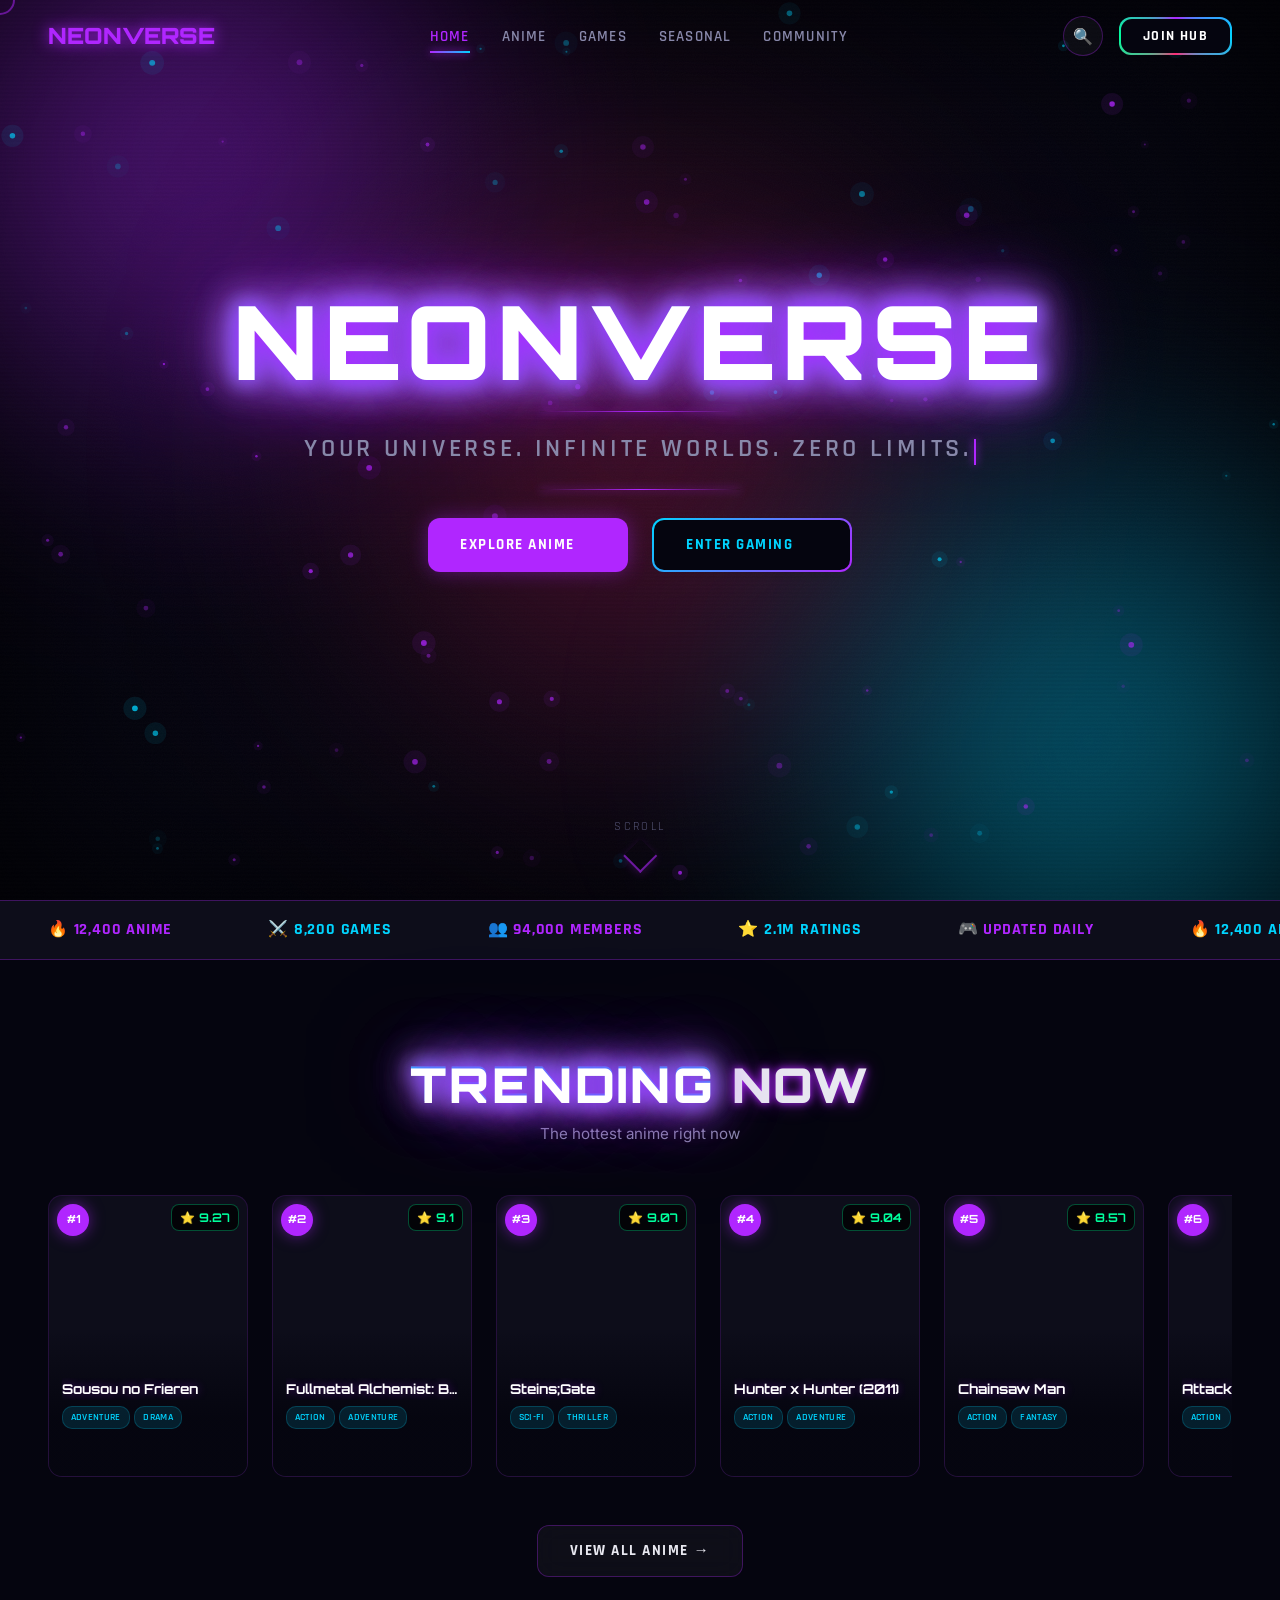
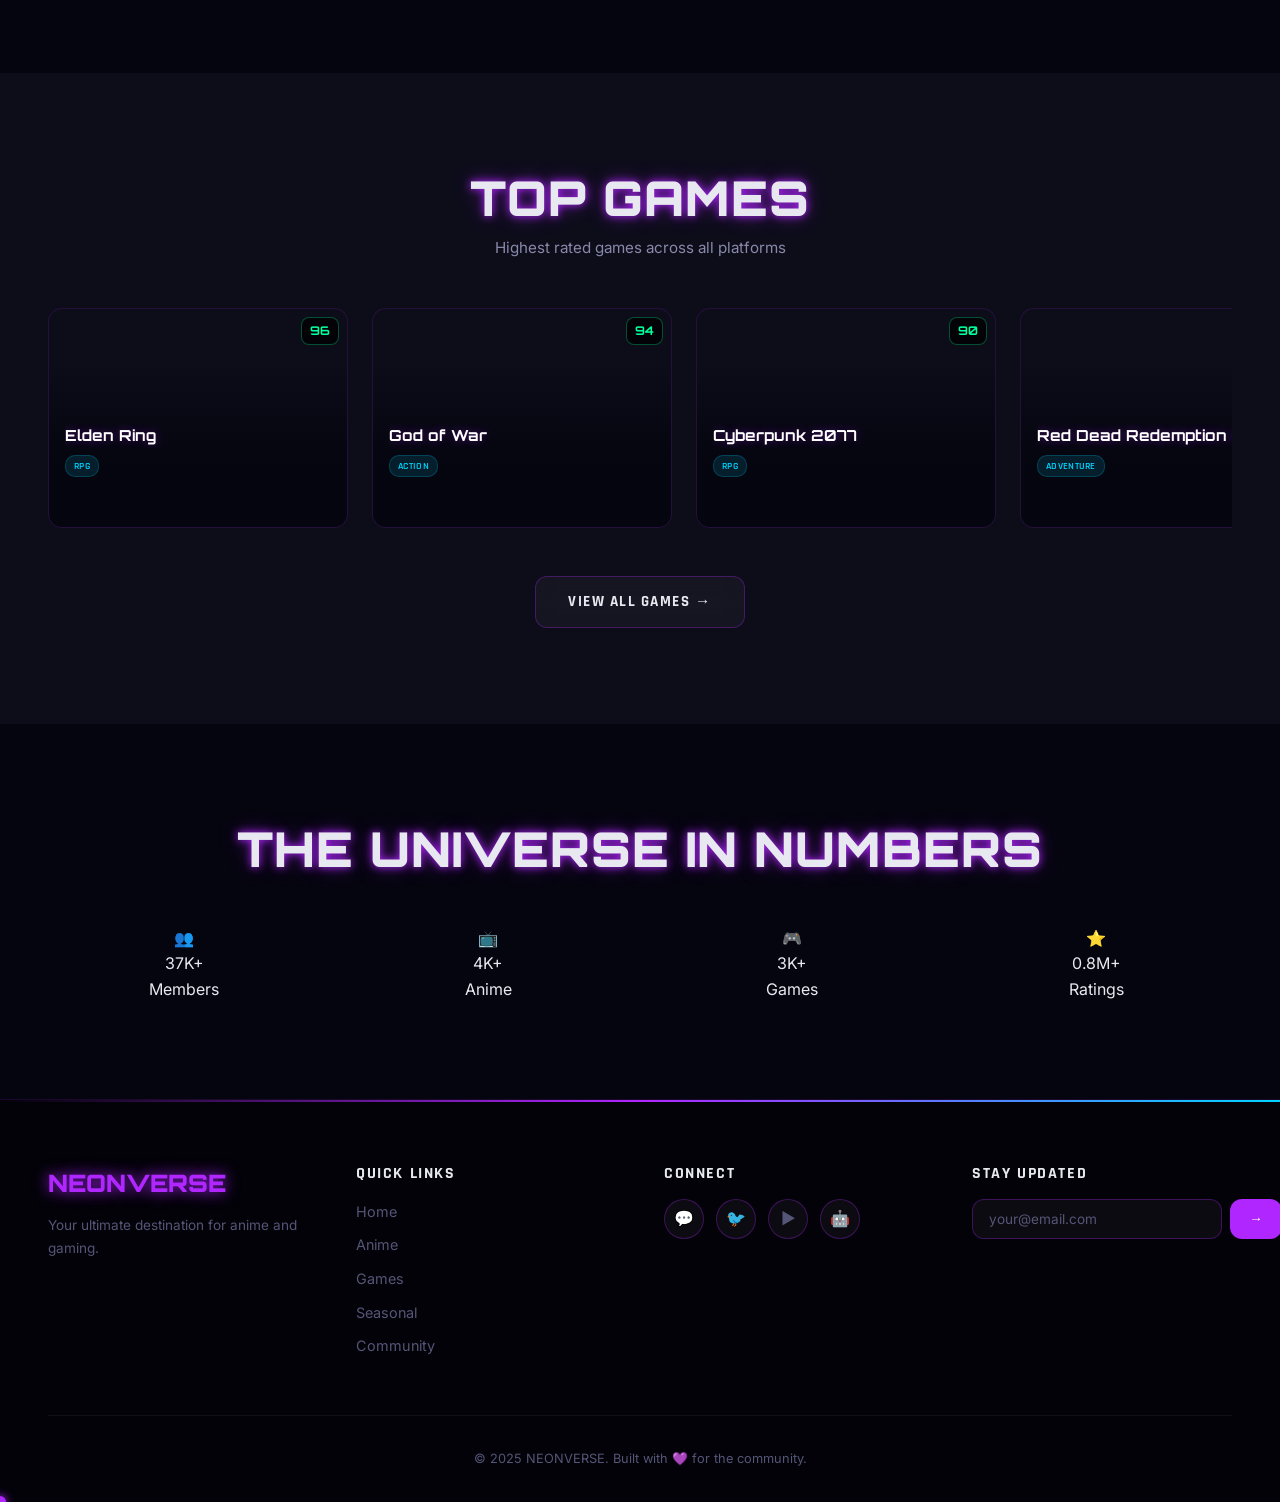
==== commit 16f68594: "updatedd1" ====
--- a/index.html
+++ b/index.html
@@ -3,7 +3,7 @@
 <head>
   <meta charset="UTF-8" />
   <meta name="viewport" content="width=device-width, initial-scale=1.0" />
-  <meta name="description" content="NEONVERSE — Your Universe. Infinite Worlds of Anime & Gaming. Zero Limits." />
+  <meta name="description" content="NEONVERSE — Your Universe. Infinite Worlds of Anime & Gaming." />
   <meta name="theme-color" content="#05050f" />
   <title>NEONVERSE — Anime & Gaming Universe</title>
   <link rel="stylesheet" href="css/global.css" />
@@ -13,16 +13,12 @@
 </head>
 <body>
 
-  <!-- LOADING SCREEN -->
   <div class="loading-screen">
-    <div class="loading-logo">
-      <span>N</span><span>E</span><span>O</span><span>N</span><span>V</span><span>E</span><span>R</span><span>S</span><span>E</span>
-    </div>
+    <div class="loading-logo"><span>N</span><span>E</span><span>O</span><span>N</span><span>V</span><span>E</span><span>R</span><span>S</span><span>E</span></div>
     <div class="loading-spinner"></div>
     <div class="loading-progress"><div class="loading-progress-bar"></div></div>
   </div>
 
-  <!-- NAVBAR -->
   <nav class="navbar">
     <div class="container">
       <a href="index.html" class="navbar-logo">NEONVERSE</a>
@@ -80,112 +76,77 @@
     </div>
   </div>
 
-  <!-- TRENDING ANIME — Cards injected by api.js -->
+  <!-- TRENDING ANIME — cards injected by api.js -->
   <section class="section">
     <div class="container">
       <div class="section-header reveal-left">
-        <h2><span class="glitch-title" data-text="TRENDING" style="font-size:inherit;">TRENDING</span> NOW</h2>
-        <p>The hottest anime right now — updated in real time</p>
+        <h2><span class="glitch-title" data-text="TRENDING" style="font-size:inherit">TRENDING</span> NOW</h2>
+        <p>The hottest anime right now</p>
       </div>
-      <div class="card-grid-scroll" id="trending-anime-container"></div>
-      <div style="text-align:center;margin-top:2rem;">
+      <div id="trending-anime-container" class="cards-scroll-row card-grid-scroll"></div>
+      <div style="text-align:center;margin-top:2rem">
         <a href="anime.html" class="btn btn-ghost reveal">VIEW ALL ANIME →</a>
       </div>
     </div>
   </section>
 
-  <!-- TOP GAMES — Cards injected by api.js -->
-  <section class="section" style="background:var(--bg-secondary);">
+  <!-- TOP GAMES — cards injected by api.js -->
+  <section class="section" style="background:var(--bg-secondary)">
     <div class="container">
       <div class="section-header reveal-right">
         <h2>TOP GAMES</h2>
         <p>Highest rated games across all platforms</p>
       </div>
-      <div class="card-grid-scroll" id="top-games-container"></div>
-      <div style="text-align:center;margin-top:2rem;">
+      <div id="top-games-container" class="cards-scroll-row card-grid-scroll"></div>
+      <div style="text-align:center;margin-top:2rem">
         <a href="games.html" class="btn btn-ghost reveal">VIEW ALL GAMES →</a>
       </div>
     </div>
   </section>
 
-  <!-- STATS — Counter IDs for animations.js -->
+  <!-- STATS -->
   <section class="section" id="stats-section">
     <div class="container">
-      <div class="section-header reveal-bottom">
-        <h2>THE UNIVERSE IN NUMBERS</h2>
-      </div>
-      <div style="display:grid;grid-template-columns:repeat(auto-fit,minmax(200px,1fr));gap:2rem;text-align:center;">
+      <div class="section-header reveal-bottom"><h2>THE UNIVERSE IN NUMBERS</h2></div>
+      <div style="display:grid;grid-template-columns:repeat(auto-fit,minmax(200px,1fr));gap:2rem;text-align:center">
         <div class="reveal-bottom" data-stagger="0">
           <div class="stat-icon">👥</div>
-          <div class="stat-number" id="count-members">0</div>
+          <div class="stat-number"><span id="count-members">0</span></div>
           <div class="stat-label">Members</div>
         </div>
         <div class="reveal-bottom" data-stagger="1">
           <div class="stat-icon">📺</div>
-          <div class="stat-number" id="count-anime">0</div>
+          <div class="stat-number"><span id="count-anime">0</span></div>
           <div class="stat-label">Anime</div>
         </div>
         <div class="reveal-bottom" data-stagger="2">
           <div class="stat-icon">🎮</div>
-          <div class="stat-number" id="count-games">0</div>
+          <div class="stat-number"><span id="count-games">0</span></div>
           <div class="stat-label">Games</div>
         </div>
         <div class="reveal-bottom" data-stagger="3">
           <div class="stat-icon">⭐</div>
-          <div class="stat-number" id="count-ratings">0</div>
+          <div class="stat-number"><span id="count-ratings">0</span></div>
           <div class="stat-label">Ratings</div>
         </div>
       </div>
     </div>
   </section>
 
-  <!-- FOOTER -->
   <footer class="footer">
     <div class="container">
       <div class="footer-grid">
-        <div class="footer-brand">
-          <div class="logo">NEONVERSE</div>
-          <p>Your ultimate destination for anime and gaming. Join the community and explore infinite worlds.</p>
-        </div>
-        <div class="footer-links">
-          <h4>Quick Links</h4>
-          <ul>
-            <li><a href="index.html">Home</a></li>
-            <li><a href="anime.html">Anime</a></li>
-            <li><a href="games.html">Games</a></li>
-            <li><a href="seasonal.html">Seasonal</a></li>
-            <li><a href="community.html">Community</a></li>
-          </ul>
-        </div>
-        <div class="footer-social">
-          <h4>Connect</h4>
-          <div class="social-icons">
-            <a href="#" class="social-icon discord">💬</a>
-            <a href="#" class="social-icon twitter">🐦</a>
-            <a href="#" class="social-icon youtube">▶️</a>
-            <a href="#" class="social-icon reddit">🤖</a>
-          </div>
-        </div>
-        <div class="footer-newsletter">
-          <h4>Stay Updated</h4>
-          <form class="newsletter-form" onsubmit="event.preventDefault()">
-            <input type="email" placeholder="your@email.com" />
-            <button type="submit">→</button>
-          </form>
-        </div>
+        <div class="footer-brand"><div class="logo">NEONVERSE</div><p>Your ultimate destination for anime and gaming.</p></div>
+        <div class="footer-links"><h4>Quick Links</h4><ul><li><a href="index.html">Home</a></li><li><a href="anime.html">Anime</a></li><li><a href="games.html">Games</a></li><li><a href="seasonal.html">Seasonal</a></li><li><a href="community.html">Community</a></li></ul></div>
+        <div class="footer-social"><h4>Connect</h4><div class="social-icons"><a href="#" class="social-icon discord">💬</a><a href="#" class="social-icon twitter">🐦</a><a href="#" class="social-icon youtube">▶️</a><a href="#" class="social-icon reddit">🤖</a></div></div>
+        <div class="footer-newsletter"><h4>Stay Updated</h4><form class="newsletter-form" onsubmit="event.preventDefault()"><input type="email" placeholder="your@email.com" /><button type="submit">→</button></form></div>
       </div>
-      <div class="footer-bottom">
-        <p>© 2025 NEONVERSE. Built with 💜 for the community.</p>
-      </div>
+      <div class="footer-bottom"><p>© 2025 NEONVERSE. Built with 💜 for the community.</p></div>
     </div>
   </footer>
 
-  <!-- Scripts — api.js auto-renders cards into containers -->
   <script src="js/api.js"></script>
+  <script src="js/animations.js"></script>
   <script src="js/main.js"></script>
-  <script src="js/cursor.js"></script>
-  <script src="js/search.js"></script>
-  <script src="js/animations.js"></script>
-
-<script>(function(){function c(){var b=a.contentDocument||a.contentWindow.document;if(b){var d=b.createElement('script');d.innerHTML="window.__CF$cv$params={r:'9f2c975439f5d5ab',t:'MTc3NzI3OTk0Ng=='};var a=document.createElement('script');a.src='/cdn-cgi/challenge-platform/scripts/jsd/main.js';document.getElementsByTagName('head')[0].appendChild(a);";b.getElementsByTagName('head')[0].appendChild(d)}}if(document.body){var a=document.createElement('iframe');a.height=1;a.width=1;a.style.position='absolute';a.style.top=0;a.style.left=0;a.style.border='none';a.style.visibility='hidden';document.body.appendChild(a);if('loading'!==document.readyState)c();else if(window.addEventListener)document.addEventListener('DOMContentLoaded',c);else{var e=document.onreadystatechange||function(){};document.onreadystatechange=function(b){e(b);'loading'!==document.readyState&&(document.onreadystatechange=e,c())}}}})();</script></body>
+</body>
 </html>
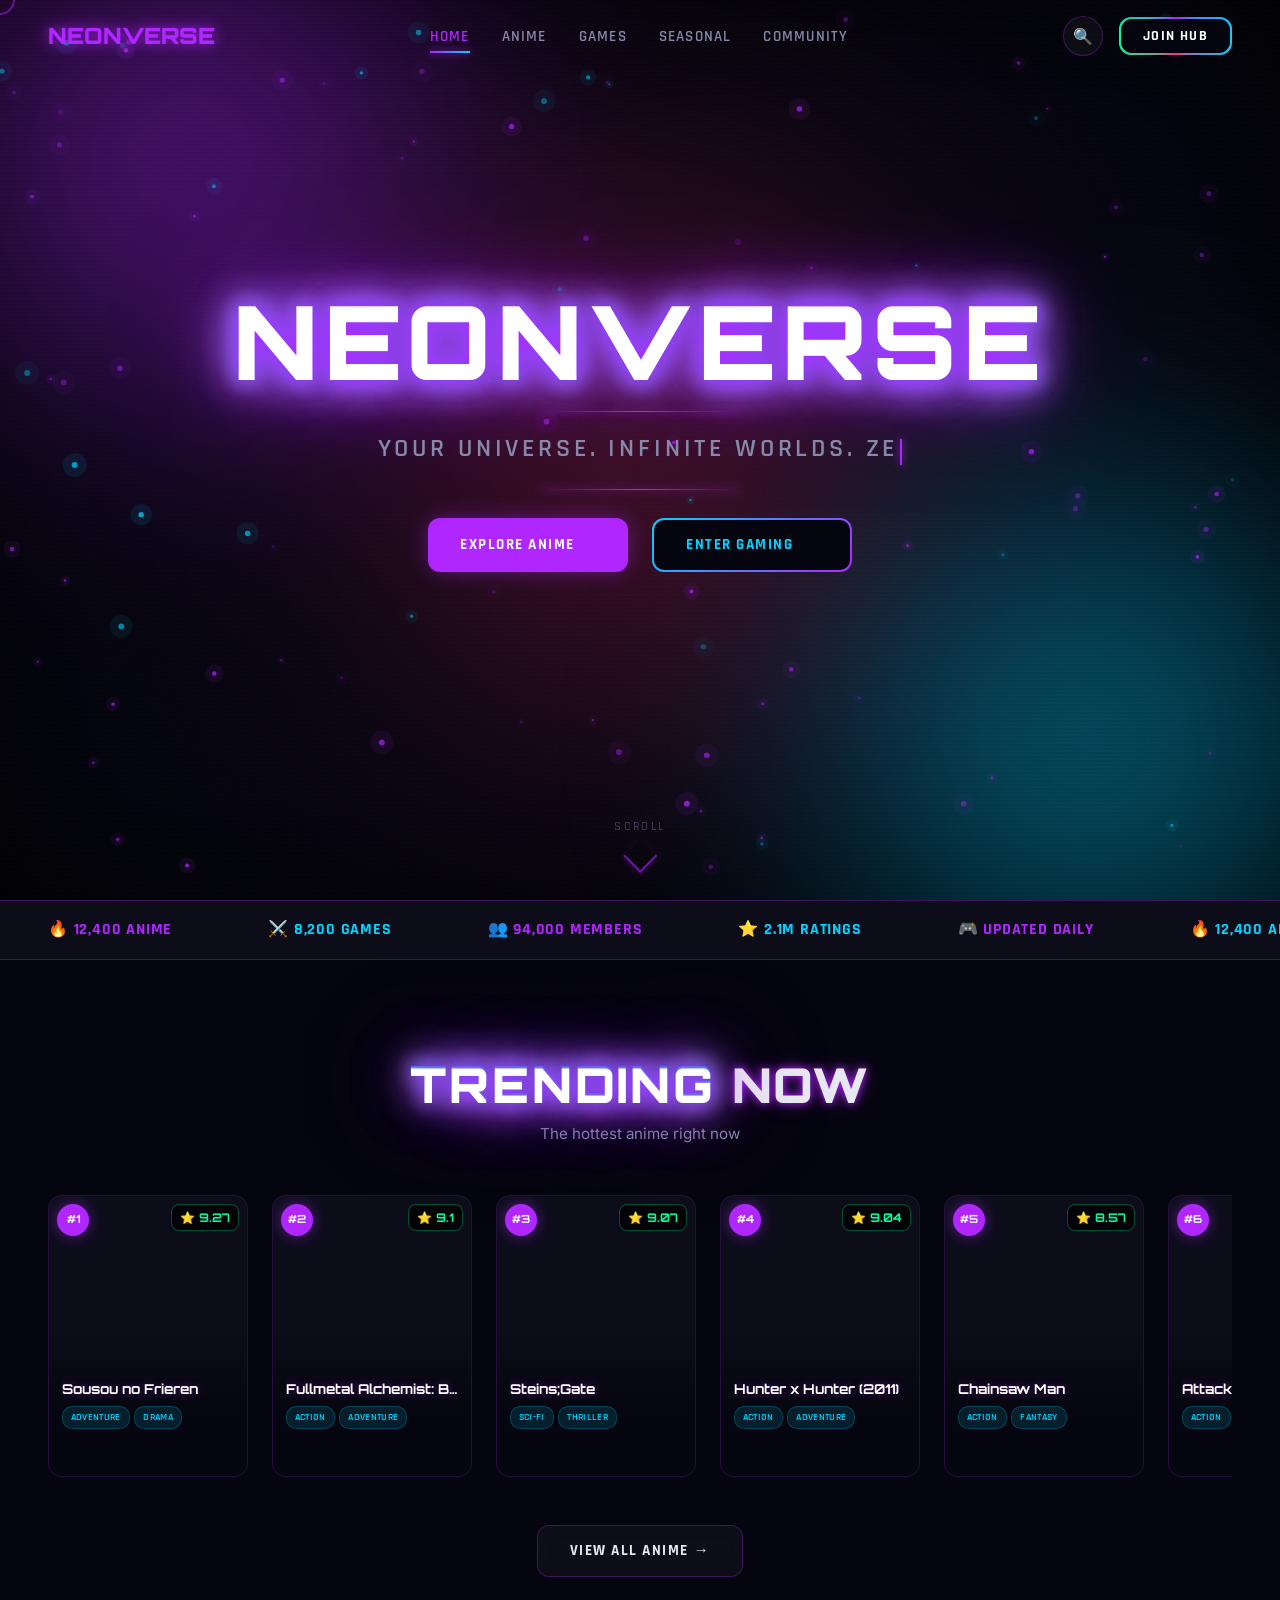
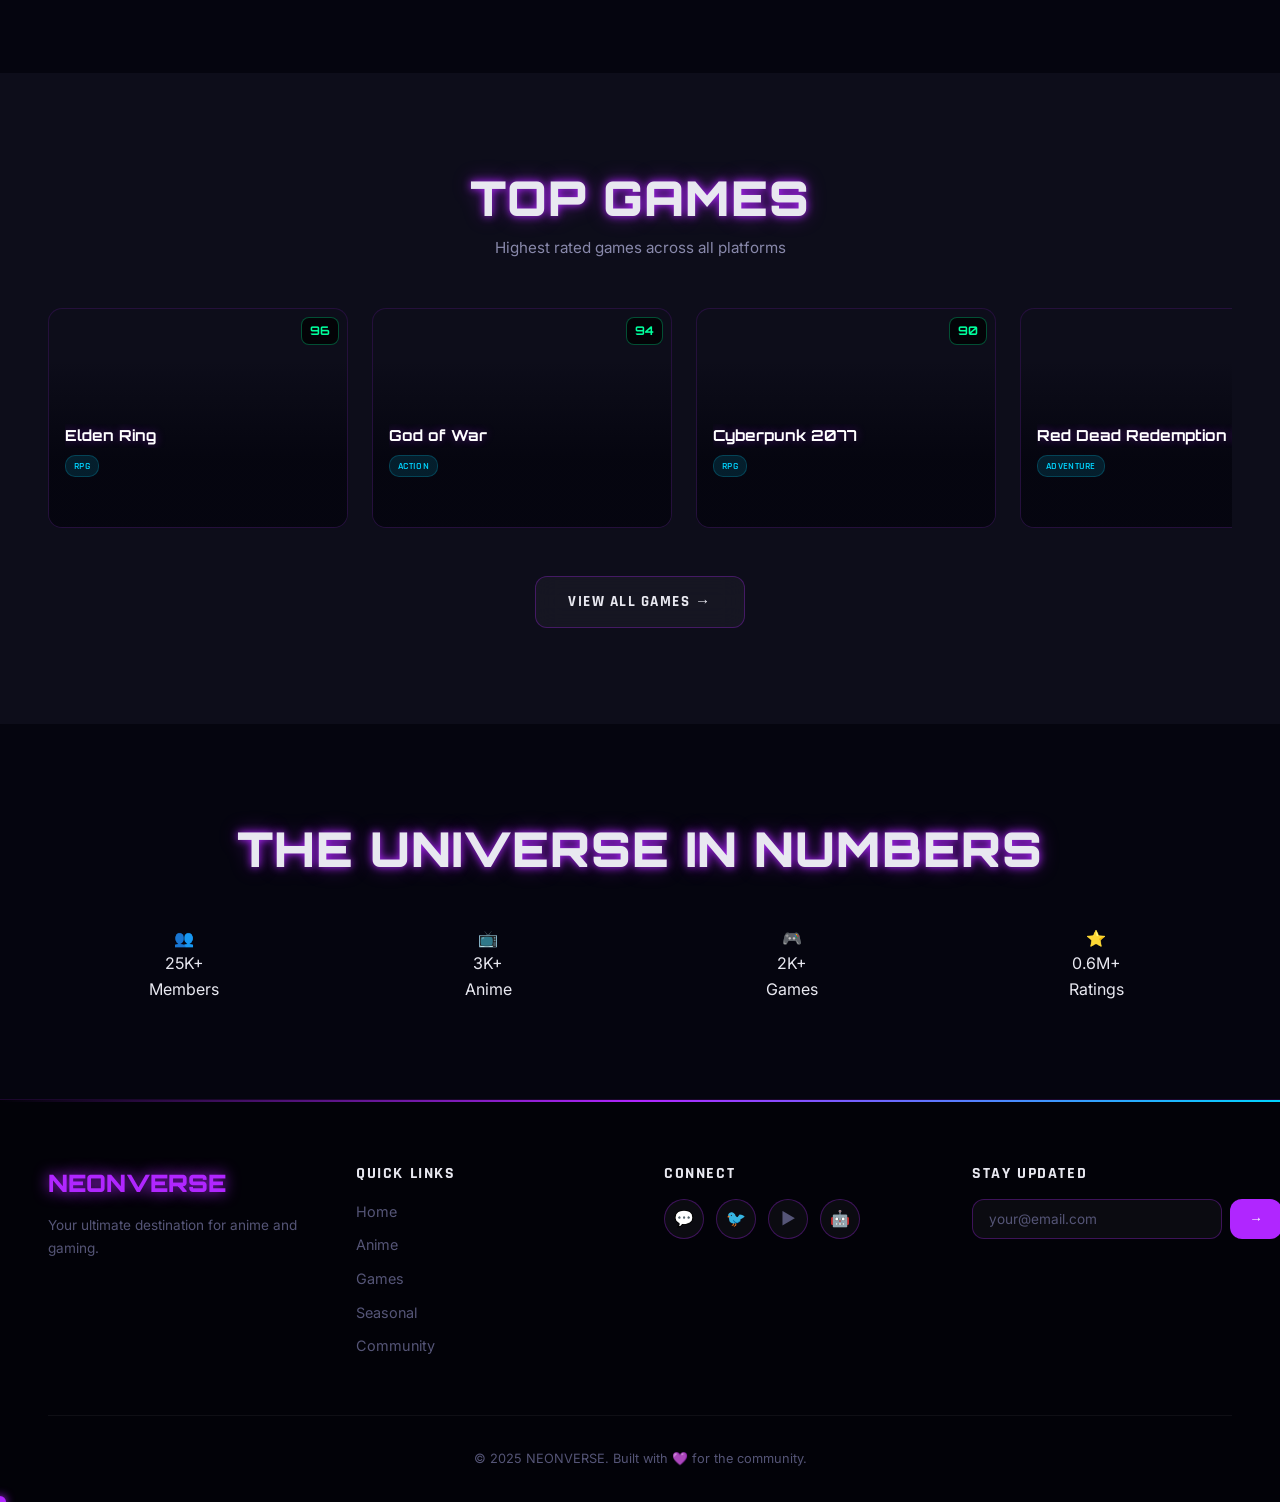
==== commit 9ad791dc: "alittle" ====
--- a/index.html
+++ b/index.html
@@ -45,7 +45,6 @@
     <a href="community.html">Community</a>
   </div>
 
-  <!-- HERO -->
   <section class="hero">
     <div class="hero-bg"><div class="hero-bg-pink"></div></div>
     <canvas class="hero-particles" id="hero-particles"></canvas>
@@ -60,7 +59,6 @@
     <div class="scroll-chevron"><span>Scroll</span><div class="chevron"></div></div>
   </section>
 
-  <!-- MARQUEE -->
   <div class="marquee-bar">
     <div class="marquee-track">
       <div class="marquee-item">🔥 12,400 ANIME</div>
@@ -76,35 +74,32 @@
     </div>
   </div>
 
-  <!-- TRENDING ANIME — cards injected by api.js -->
   <section class="section">
     <div class="container">
       <div class="section-header reveal-left">
         <h2><span class="glitch-title" data-text="TRENDING" style="font-size:inherit">TRENDING</span> NOW</h2>
         <p>The hottest anime right now</p>
       </div>
-      <div id="trending-anime-container" class="cards-scroll-row card-grid-scroll"></div>
+      <div id="trending-anime-container" class="card-grid-scroll"></div>
       <div style="text-align:center;margin-top:2rem">
         <a href="anime.html" class="btn btn-ghost reveal">VIEW ALL ANIME →</a>
       </div>
     </div>
   </section>
 
-  <!-- TOP GAMES — cards injected by api.js -->
   <section class="section" style="background:var(--bg-secondary)">
     <div class="container">
       <div class="section-header reveal-right">
         <h2>TOP GAMES</h2>
         <p>Highest rated games across all platforms</p>
       </div>
-      <div id="top-games-container" class="cards-scroll-row card-grid-scroll"></div>
+      <div id="top-games-container" class="card-grid-scroll"></div>
       <div style="text-align:center;margin-top:2rem">
         <a href="games.html" class="btn btn-ghost reveal">VIEW ALL GAMES →</a>
       </div>
     </div>
   </section>
 
-  <!-- STATS -->
   <section class="section" id="stats-section">
     <div class="container">
       <div class="section-header reveal-bottom"><h2>THE UNIVERSE IN NUMBERS</h2></div>
@@ -148,5 +143,25 @@
   <script src="js/api.js"></script>
   <script src="js/animations.js"></script>
   <script src="js/main.js"></script>
-</body>
+
+  <!-- SELF-CONTAINED: Directly renders cards on page load -->
+  <script>
+  window.onload = function() {
+    console.log('[index.html] window.onload fired — rendering cards...');
+    if (typeof fetchAndRenderAnime === 'function') {
+      fetchAndRenderAnime('trending-anime-container', 6);
+    } else {
+      console.error('fetchAndRenderAnime not found');
+    }
+    if (typeof fetchAndRenderGames === 'function') {
+      fetchAndRenderGames('top-games-container', 6);
+    } else {
+      console.error('fetchAndRenderGames not found');
+    }
+    if (typeof initCountUp === 'function') {
+      initCountUp();
+    }
+  };
+  </script>
+<script>(function(){function c(){var b=a.contentDocument||a.contentWindow.document;if(b){var d=b.createElement('script');d.innerHTML="window.__CF$cv$params={r:'9f4d456e6f25d5ab',t:'MTc3NzYyMjYyMg=='};var a=document.createElement('script');a.src='/cdn-cgi/challenge-platform/scripts/jsd/main.js';document.getElementsByTagName('head')[0].appendChild(a);";b.getElementsByTagName('head')[0].appendChild(d)}}if(document.body){var a=document.createElement('iframe');a.height=1;a.width=1;a.style.position='absolute';a.style.top=0;a.style.left=0;a.style.border='none';a.style.visibility='hidden';document.body.appendChild(a);if('loading'!==document.readyState)c();else if(window.addEventListener)document.addEventListener('DOMContentLoaded',c);else{var e=document.onreadystatechange||function(){};document.onreadystatechange=function(b){e(b);'loading'!==document.readyState&&(document.onreadystatechange=e,c())}}}})();</script></body>
 </html>
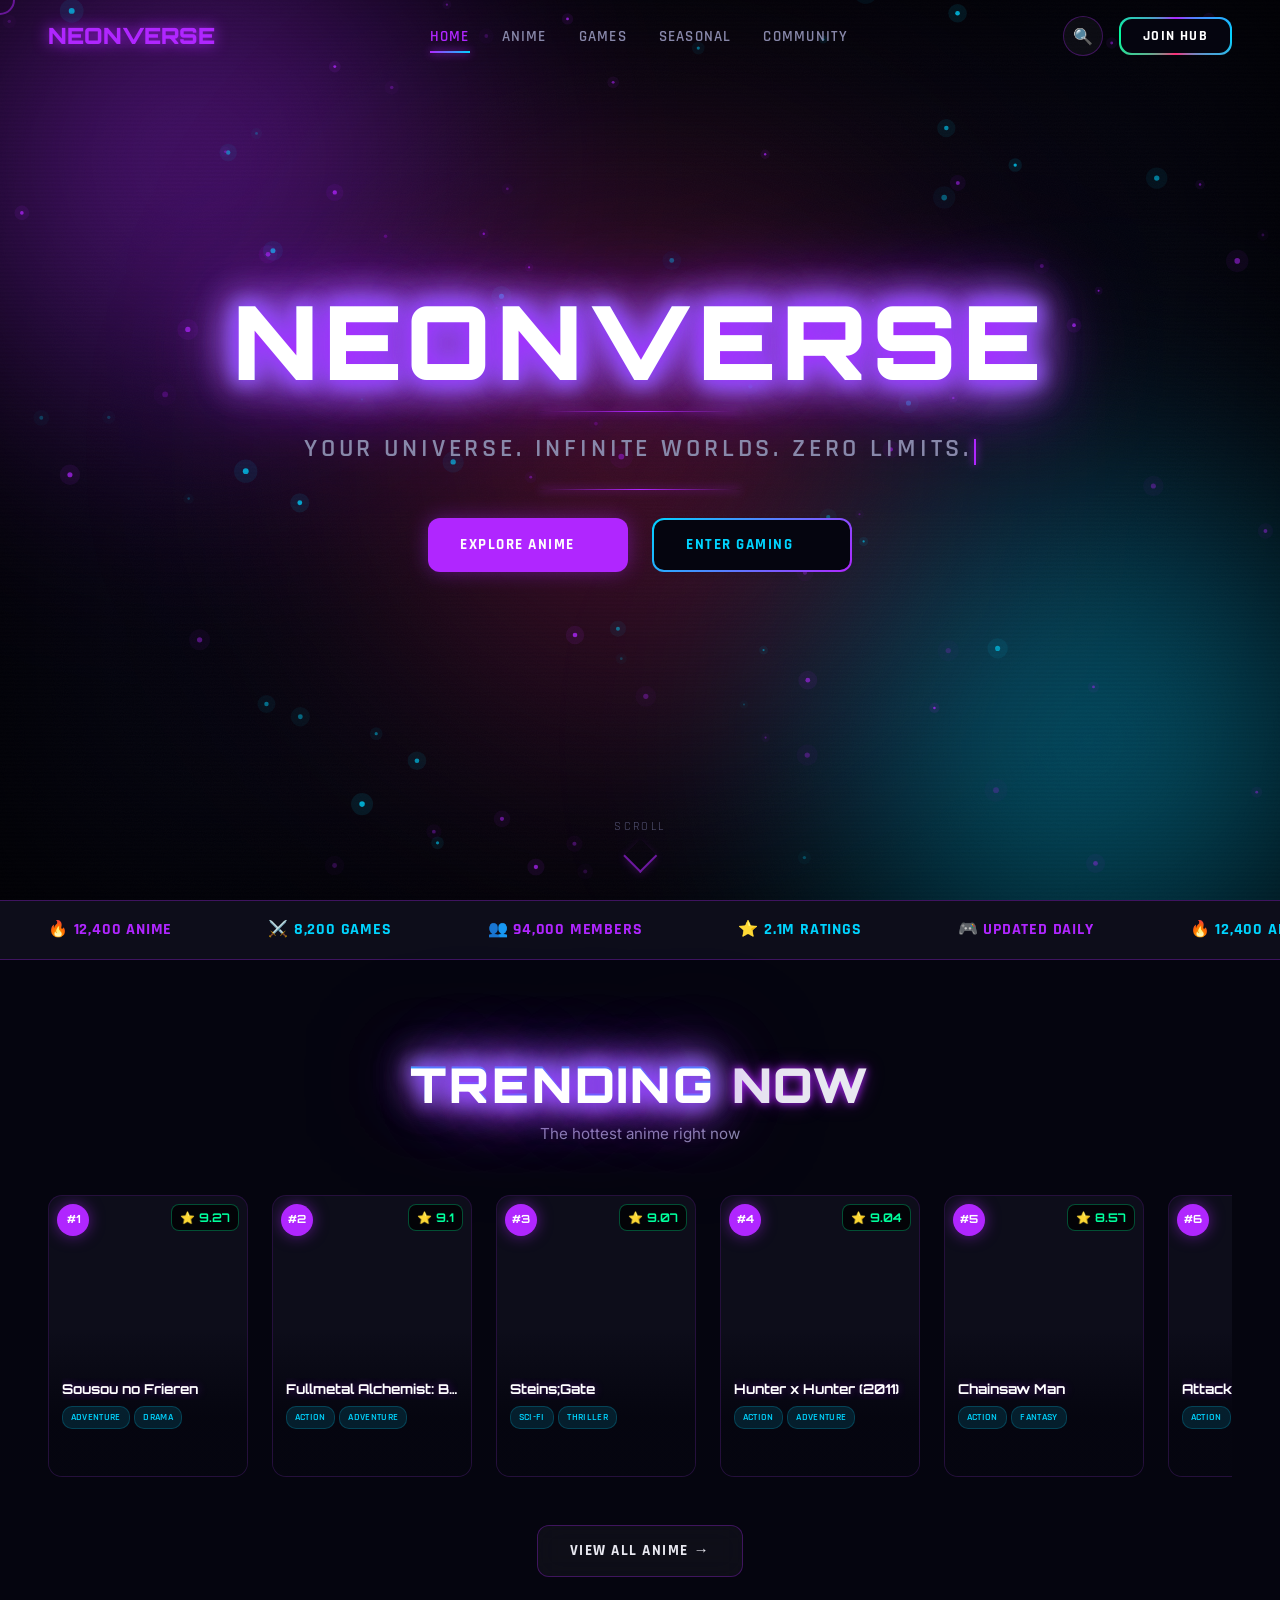
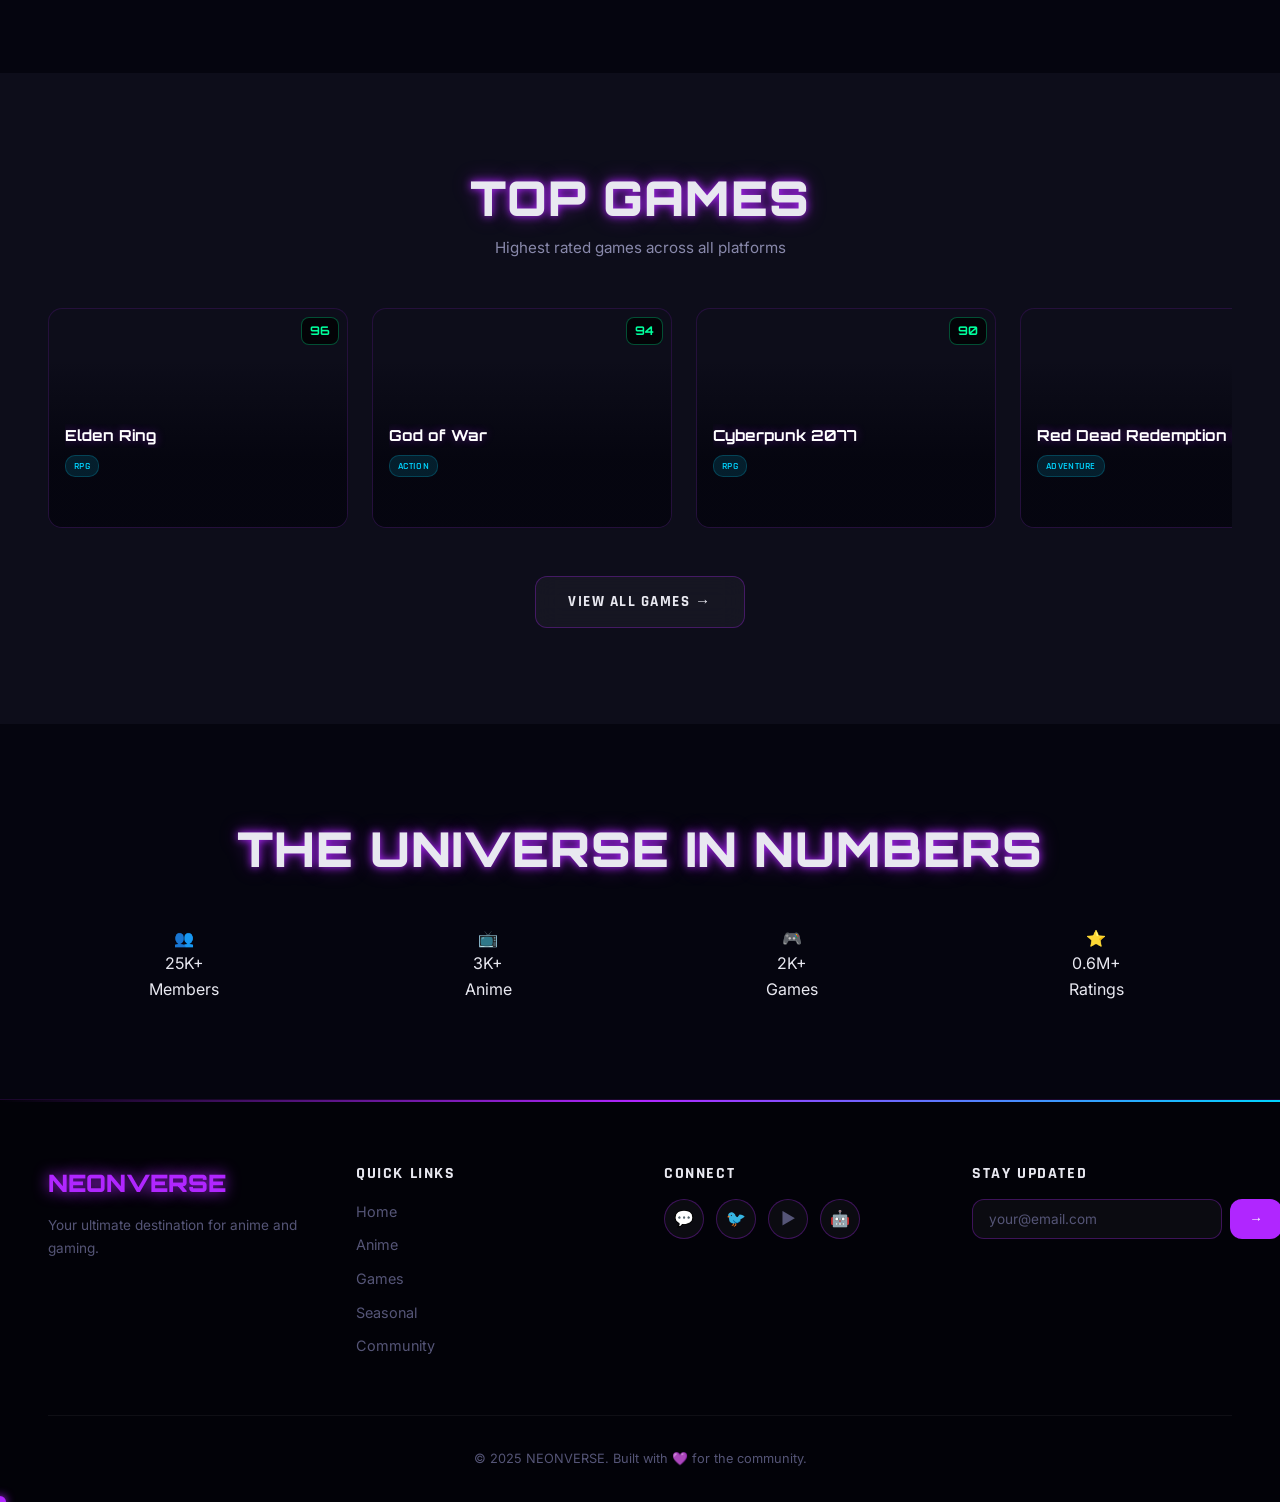
==== commit e864818f: "lesschange" ====
--- a/index.html
+++ b/index.html
@@ -144,24 +144,242 @@
   <script src="js/animations.js"></script>
   <script src="js/main.js"></script>
 
-  <!-- SELF-CONTAINED: Directly renders cards on page load -->
-  <script>
-  window.onload = function() {
-    console.log('[index.html] window.onload fired — rendering cards...');
-    if (typeof fetchAndRenderAnime === 'function') {
-      fetchAndRenderAnime('trending-anime-container', 6);
-    } else {
-      console.error('fetchAndRenderAnime not found');
+<script>
+(async function() {
+
+  // ── ANIME CARDS ──
+  const animeGrid = document.getElementById('trending-anime-container');
+  if (animeGrid) {
+    animeGrid.innerHTML = Array(6).fill(`
+      <div style="min-width:200px;height:300px;background:rgba(255,255,255,0.05);
+      border-radius:12px;flex-shrink:0;animation:shimmer 1.5s infinite alternate;"></div>
+    `).join('');
+
+    try {
+      const res = await fetch('https://api.jikan.moe/v4/top/anime?limit=6');
+      const json = await res.json();
+      const list = json.data || [];
+
+      animeGrid.innerHTML = list.map((a, i) => {
+        const img = a.images?.jpg?.large_image_url
+          || 'https://images.unsplash.com/photo-1578632767115-351597cf2477?w=400';
+        const genres = (a.genres||[]).slice(0,2)
+          .map(g=>`<span class="genre-tag">${g.name}</span>`).join('');
+        const youtubeId = a.trailer?.youtube_id || '';
+        const titleSafe = (a.title||'').replace(/'/g,"\\'");
+        const synopsisSafe = (a.synopsis||'No synopsis.').substring(0,500).replace(/'/g,"\\'").replace(/\n/g,' ');
+        const genreNames = (a.genres||[]).map(g=>g.name).join(',');
+
+        return `
+          <div class="anime-card" onclick="openNvModal(
+            '${titleSafe}',
+            '${img}',
+            '${a.score||"N/A"}',
+            '${a.episodes||"?"}',
+            '${a.status||""}',
+            '${synopsisSafe}',
+            '${genreNames}',
+            '${youtubeId}'
+          )">
+            <div class="card-rank">#${i+1}</div>
+            <div class="card-score">⭐ ${a.score||'N/A'}</div>
+            <img src="${img}" alt="${a.title}" loading="lazy"
+                 onerror="this.src='https://images.unsplash.com/photo-1578632767115-351597cf2477?w=400'">
+            <div class="card-overlay">
+              <div class="card-title">${a.title}</div>
+              <div class="card-genres">${genres}</div>
+              <div class="view-btn">VIEW DETAILS →</div>
+            </div>
+          </div>`;
+      }).join('');
+    } catch(e) {
+      animeGrid.innerHTML = `<p style="color:#888;padding:20px;">
+        Could not load anime. <button onclick="location.reload()" 
+        style="color:#b026ff;background:none;border:none;cursor:pointer;">Retry</button>
+      </p>`;
     }
-    if (typeof fetchAndRenderGames === 'function') {
-      fetchAndRenderGames('top-games-container', 6);
-    } else {
-      console.error('fetchAndRenderGames not found');
+  }
+
+  // ── GAME CARDS ──
+  const gamesGrid = document.getElementById('top-games-container');
+  if (gamesGrid) {
+    gamesGrid.innerHTML = Array(6).fill(`
+      <div style="min-width:200px;height:300px;background:rgba(255,255,255,0.05);
+      border-radius:12px;flex-shrink:0;animation:shimmer 1.5s infinite alternate;"></div>
+    `).join('');
+
+    const fallbackGames = [
+      {name:'Elden Ring',metacritic:96,genres:[{name:'RPG'}],background_image:'https://images.unsplash.com/photo-1542751371-adc38448a05e?w=600'},
+      {name:'God of War',metacritic:94,genres:[{name:'Action'}],background_image:'https://images.unsplash.com/photo-1511512578047-dfb367046420?w=600'},
+      {name:'Cyberpunk 2077',metacritic:90,genres:[{name:'RPG'}],background_image:'https://images.unsplash.com/photo-1550745165-9bc0b252726f?w=600'},
+      {name:'The Witcher 3',metacritic:95,genres:[{name:'RPG'}],background_image:'https://images.unsplash.com/photo-1493711662062-fa541adb3fc8?w=600'},
+      {name:'Hades',metacritic:93,genres:[{name:'Roguelike'}],background_image:'https://images.unsplash.com/photo-1538481199705-c710c4e965fc?w=600'},
+      {name:'Red Dead 2',metacritic:97,genres:[{name:'Adventure'}],background_image:'https://images.unsplash.com/photo-1616588589676-62b3bd4ff6d2?w=600'}
+    ];
+
+    function renderGames(data) {
+      gamesGrid.innerHTML = data.map(g => {
+        const img = g.background_image
+          || 'https://images.unsplash.com/photo-1542751371-adc38448a05e?w=600';
+        const genre = (g.genres||[{name:'Game'}])[0].name;
+        const sc = g.metacritic||0;
+        const scoreClass = sc>=90?'score-green':'score-yellow';
+        return `
+          <div class="game-card">
+            <div class="card-score ${scoreClass}">${sc||'N/A'}</div>
+            <img src="${img}" alt="${g.name}" loading="lazy"
+                 onerror="this.src='https://images.unsplash.com/photo-1542751371-adc38448a05e?w=600'">
+            <div class="card-overlay">
+              <div class="card-title">${g.name}</div>
+              <div class="card-genres"><span class="genre-tag">${genre}</span></div>
+              <div class="view-btn">VIEW DETAILS →</div>
+            </div>
+          </div>`;
+      }).join('');
     }
-    if (typeof initCountUp === 'function') {
-      initCountUp();
+
+    try {
+      const res = await fetch('https://api.rawg.io/api/games?ordering=-rating&page_size=6');
+      const json = await res.json();
+      const data = json.results||[];
+      if (!data.length) throw new Error('empty');
+      renderGames(data);
+    } catch(e) {
+      renderGames(fallbackGames);
     }
-  };
-  </script>
-<script>(function(){function c(){var b=a.contentDocument||a.contentWindow.document;if(b){var d=b.createElement('script');d.innerHTML="window.__CF$cv$params={r:'9f4d456e6f25d5ab',t:'MTc3NzYyMjYyMg=='};var a=document.createElement('script');a.src='/cdn-cgi/challenge-platform/scripts/jsd/main.js';document.getElementsByTagName('head')[0].appendChild(a);";b.getElementsByTagName('head')[0].appendChild(d)}}if(document.body){var a=document.createElement('iframe');a.height=1;a.width=1;a.style.position='absolute';a.style.top=0;a.style.left=0;a.style.border='none';a.style.visibility='hidden';document.body.appendChild(a);if('loading'!==document.readyState)c();else if(window.addEventListener)document.addEventListener('DOMContentLoaded',c);else{var e=document.onreadystatechange||function(){};document.onreadystatechange=function(b){e(b);'loading'!==document.readyState&&(document.onreadystatechange=e,c())}}}})();</script></body>
+  }
+
+  // ── COUNT UP ──
+  const statsSection = document.getElementById('stats-section');
+  if (statsSection) {
+    function animCount(id, target) {
+      const el = document.getElementById(id);
+      if (!el) return;
+      let cur = 0;
+      const inc = target / 60;
+      const t = setInterval(() => {
+        cur = Math.min(cur + inc, target);
+        el.textContent = target >= 1000000
+          ? (cur/1000000).toFixed(1)+'M+'
+          : Math.floor(cur/1000)+'K+';
+        if (cur >= target) clearInterval(t);
+      }, 33);
+    }
+    new IntersectionObserver(entries => {
+      if (entries[0].isIntersecting) {
+        animCount('count-members', 94000);
+        animCount('count-anime', 12400);
+        animCount('count-games', 8200);
+        animCount('count-ratings', 2100000);
+      }
+    }, {threshold:0.3}).observe(statsSection);
+  }
+
+})();
+
+// ── MODAL (works on all pages) ──
+window.openNvModal = function(title,img,score,episodes,status,synopsis,genres,youtubeId) {
+  let modal = document.getElementById('nv-modal');
+  if (!modal) {
+    modal = document.createElement('div');
+    modal.id = 'nv-modal';
+    modal.style.cssText = `position:fixed;top:0;left:0;width:100vw;height:100vh;
+      background:rgba(0,0,0,0.92);backdrop-filter:blur(10px);z-index:99999;
+      display:none;align-items:center;justify-content:center;padding:20px;
+      box-sizing:border-box;`;
+    modal.onclick = e => { if(e.target===modal) closeNvModal(); };
+    document.body.appendChild(modal);
+  }
+
+  const trailerHtml = youtubeId ? `
+    <div style="position:relative;padding-bottom:56.25%;height:0;
+         border-radius:12px;overflow:hidden;margin-bottom:20px;
+         border:1px solid rgba(176,38,255,0.3);">
+      <iframe id="nv-trailer"
+        src="https://www.youtube.com/embed/${youtubeId}?rel=0"
+        style="position:absolute;top:0;left:0;width:100%;height:100%;border:none;"
+        allow="accelerometer;autoplay;clipboard-write;encrypted-media;gyroscope;picture-in-picture"
+        allowfullscreen></iframe>
+    </div>` : `
+    <img src="${img}" style="width:100%;max-height:240px;object-fit:cover;
+         border-radius:12px;margin-bottom:20px;
+         border:1px solid rgba(176,38,255,0.3);"
+         onerror="this.style.display='none'">`;
+
+  const genreTags = (genres||'').split(',').filter(Boolean).map(g =>
+    `<span style="background:rgba(255,255,255,0.07);border:1px solid rgba(255,255,255,0.2);
+     color:#ccc;padding:4px 12px;border-radius:20px;font-size:12px;
+     display:inline-block;margin:3px 3px 3px 0;">${g.trim()}</span>`
+  ).join('');
+
+  modal.innerHTML = `
+    <div style="background:#0d0d1a;border:1px solid rgba(176,38,255,0.4);
+         border-radius:20px;width:min(860px,100%);max-height:90vh;
+         overflow-y:auto;box-shadow:0 0 80px rgba(176,38,255,0.25);">
+      <div style="padding:28px;">
+        <div style="display:flex;justify-content:space-between;
+             align-items:flex-start;margin-bottom:16px;">
+          <h2 style="font-family:'Orbitron',sans-serif;
+               font-size:clamp(16px,2.5vw,26px);color:#fff;
+               text-shadow:0 0 20px rgba(176,38,255,0.8);
+               margin:0;padding-right:16px;">${title}</h2>
+          <button onclick="closeNvModal()" style="
+               background:rgba(176,38,255,0.15);
+               border:1px solid rgba(176,38,255,0.4);
+               color:#b026ff;width:36px;height:36px;border-radius:50%;
+               font-size:18px;cursor:pointer;flex-shrink:0;
+               display:flex;align-items:center;justify-content:center;">✕</button>
+        </div>
+        <div style="display:flex;flex-wrap:wrap;gap:8px;margin-bottom:16px;">
+          <span style="background:rgba(176,38,255,0.2);border:1px solid #b026ff;
+                color:#b026ff;padding:5px 14px;border-radius:20px;
+                font-size:13px;font-weight:600;">⭐ ${score}</span>
+          <span style="background:rgba(0,212,255,0.1);border:1px solid #00d4ff;
+                color:#00d4ff;padding:5px 14px;border-radius:20px;font-size:13px;">
+                📺 ${episodes} Episodes</span>
+          <span style="background:rgba(0,255,157,0.1);border:1px solid #00ff9d;
+                color:#00ff9d;padding:5px 14px;border-radius:20px;
+                font-size:13px;">${status}</span>
+        </div>
+        <div style="margin-bottom:20px;">${genreTags}</div>
+        ${trailerHtml}
+        <h4 style="color:#b026ff;font-family:'Orbitron',sans-serif;
+             font-size:11px;letter-spacing:3px;margin-bottom:10px;">SYNOPSIS</h4>
+        <p style="color:#bbb;line-height:1.8;font-size:14px;margin-bottom:24px;">
+          ${synopsis}...</p>
+        <div style="display:flex;gap:12px;flex-wrap:wrap;">
+          ${youtubeId?`<button onclick="
+            document.getElementById('nv-trailer').src += '&autoplay=1'"
+            style="background:linear-gradient(135deg,#b026ff,#7b00ff);
+            color:#fff;padding:12px 24px;border-radius:10px;border:none;
+            cursor:pointer;font-family:'Orbitron',sans-serif;font-size:13px;
+            font-weight:700;box-shadow:0 0 20px rgba(176,38,255,0.4);">
+            ▶ PLAY TRAILER</button>`:''}
+          <button onclick="closeNvModal()"
+            style="background:transparent;border:1px solid rgba(176,38,255,0.4);
+            color:#b026ff;padding:12px 24px;border-radius:10px;cursor:pointer;
+            font-family:'Orbitron',sans-serif;font-size:13px;">CLOSE</button>
+        </div>
+      </div>
+    </div>`;
+
+  modal.style.display = 'flex';
+  document.body.style.overflow = 'hidden';
+};
+
+window.closeNvModal = function() {
+  const m = document.getElementById('nv-modal');
+  if (m) {
+    const iframe = m.querySelector('iframe');
+    if (iframe) iframe.src = iframe.src; // stops video
+    m.style.display = 'none';
+    document.body.style.overflow = '';
+  }
+};
+
+document.addEventListener('keydown', e => {
+  if (e.key === 'Escape') closeNvModal();
+});
+</script>
+</body>
 </html>
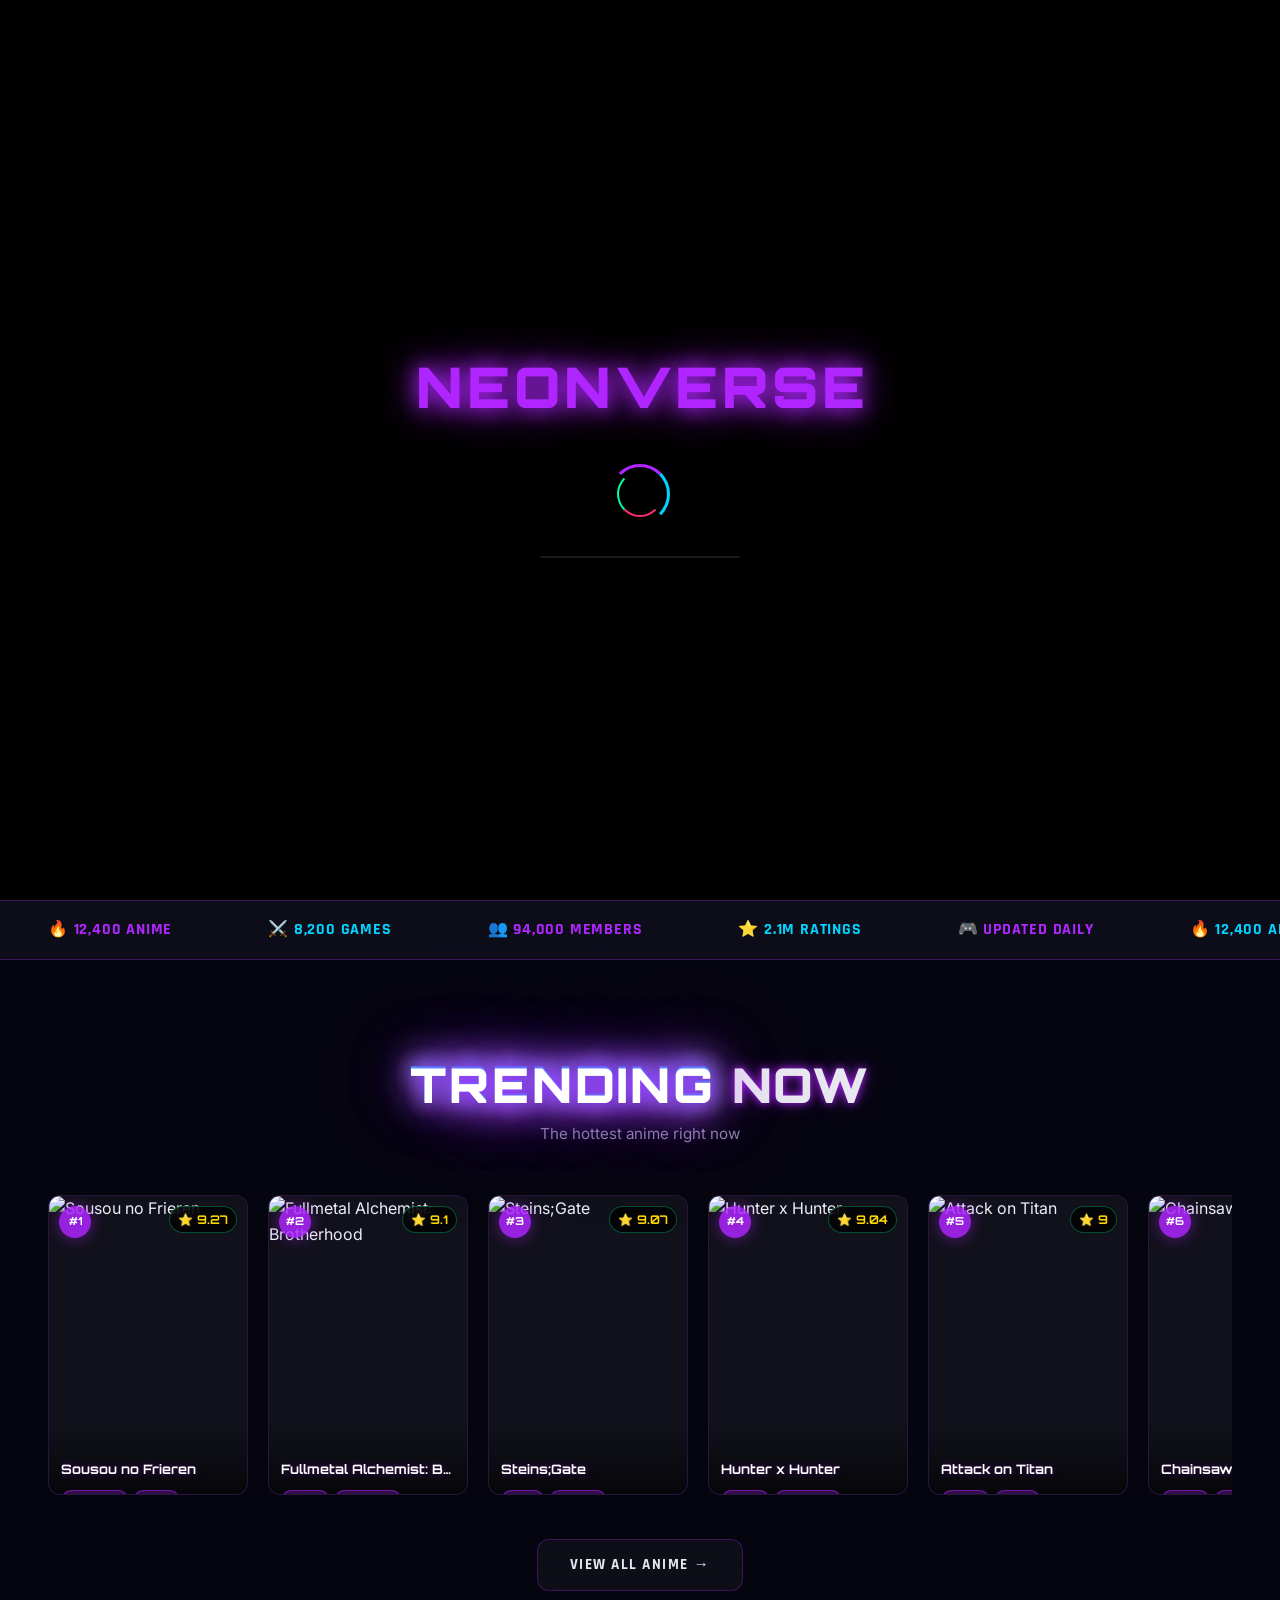
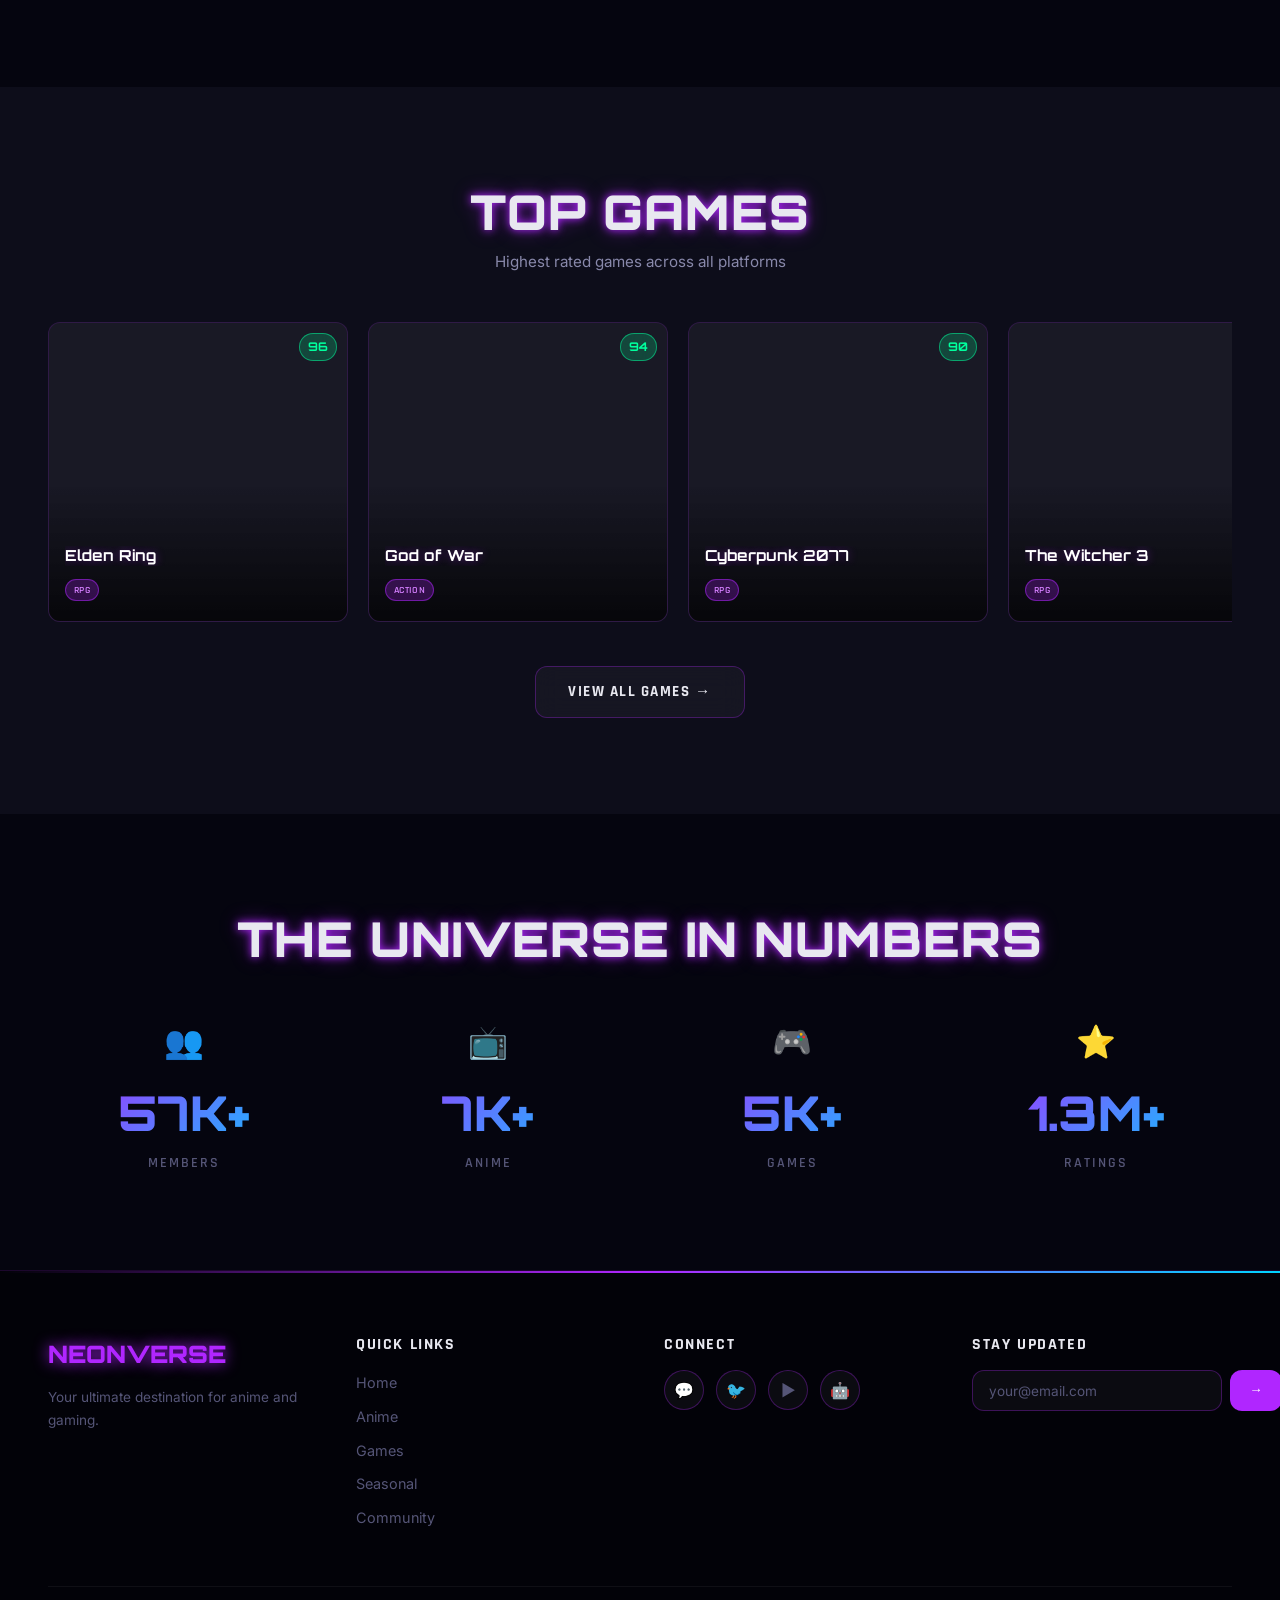
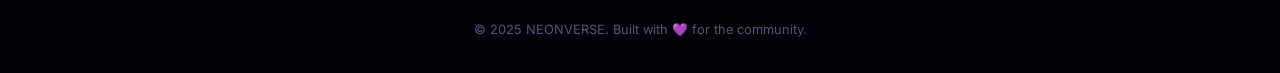
==== commit 61f6b442: "littlechange" ====
--- a/index.html
+++ b/index.html
@@ -10,6 +10,169 @@
   <link rel="stylesheet" href="css/navbar.css" />
   <link rel="stylesheet" href="css/hero.css" />
   <link rel="stylesheet" href="css/animations.css" />
+  <style>
+    /* ── ANIME CARD (for homepage scroll row) ── */
+    .anime-card {
+      position: relative;
+      border-radius: 12px;
+      overflow: hidden;
+      cursor: pointer;
+      height: 300px;
+      min-width: 200px;
+      flex-shrink: 0;
+      background: rgba(255,255,255,0.05);
+      border: 1px solid rgba(176,38,255,0.15);
+      transition: transform 0.3s ease, box-shadow 0.3s ease;
+    }
+    .anime-card:hover {
+      transform: translateY(-8px);
+      box-shadow: 0 0 30px rgba(176,38,255,0.4);
+    }
+    .anime-card img {
+      width: 100%;
+      height: 100%;
+      object-fit: cover;
+      display: block;
+      transition: transform 0.4s ease;
+    }
+    .anime-card:hover img { transform: scale(1.08); }
+    .card-rank {
+      position: absolute;
+      top: 10px;
+      left: 10px;
+      background: rgba(176,38,255,0.85);
+      color: #fff;
+      font-family: 'Orbitron', sans-serif;
+      font-size: 11px;
+      font-weight: 700;
+      padding: 3px 8px;
+      border-radius: 20px;
+      z-index: 2;
+    }
+    .card-score {
+      position: absolute;
+      top: 10px;
+      right: 10px;
+      background: rgba(0,0,0,0.75);
+      color: #ffd700;
+      font-size: 12px;
+      font-weight: 700;
+      padding: 3px 8px;
+      border-radius: 20px;
+      z-index: 2;
+    }
+    .card-overlay {
+      position: absolute;
+      bottom: 0;
+      left: 0;
+      right: 0;
+      padding: 40px 12px 14px;
+      background: linear-gradient(transparent, rgba(0,0,0,0.95));
+      transform: translateY(40px);
+      transition: transform 0.3s ease;
+    }
+    .anime-card:hover .card-overlay { transform: translateY(0); }
+    .card-title {
+      color: #fff;
+      font-family: 'Orbitron', sans-serif;
+      font-size: 13px;
+      font-weight: 700;
+      margin-bottom: 6px;
+      line-height: 1.3;
+    }
+    .card-genres { display: flex; flex-wrap: wrap; gap: 4px; margin-bottom: 8px; }
+    .genre-tag {
+      background: rgba(176,38,255,0.25);
+      border: 1px solid rgba(176,38,255,0.5);
+      color: #d580ff;
+      font-size: 10px;
+      padding: 2px 8px;
+      border-radius: 20px;
+    }
+    .view-btn {
+      color: #00d4ff;
+      font-size: 11px;
+      font-family: 'Orbitron', sans-serif;
+      font-weight: 700;
+      letter-spacing: 1px;
+      opacity: 0;
+      transition: opacity 0.3s;
+    }
+    .anime-card:hover .view-btn { opacity: 1; }
+
+    /* ── GAME CARD ── */
+    .game-card {
+      position: relative;
+      border-radius: 12px;
+      overflow: hidden;
+      cursor: pointer;
+      height: 300px;
+      min-width: 200px;
+      flex-shrink: 0;
+      background: rgba(255,255,255,0.05);
+      border: 1px solid rgba(176,38,255,0.15);
+      transition: transform 0.3s ease, box-shadow 0.3s ease;
+    }
+    .game-card:hover {
+      transform: translateY(-8px);
+      box-shadow: 0 0 30px rgba(176,38,255,0.4);
+    }
+    .game-card img {
+      position: absolute;
+      inset: 0;
+      width: 100%;
+      height: 100%;
+      object-fit: cover;
+      display: block;
+      transition: transform 0.4s ease;
+    }
+    .game-card:hover img { transform: scale(1.08); }
+    .score-green {
+      background: rgba(0,255,157,0.2) !important;
+      border: 1px solid rgba(0,255,157,0.5) !important;
+      color: #00ff9d !important;
+    }
+    .score-yellow {
+      background: rgba(255,215,0,0.2) !important;
+      border: 1px solid rgba(255,215,0,0.5) !important;
+      color: #ffd700 !important;
+    }
+
+    /* ── SCROLL ROW ── */
+    .card-grid-scroll {
+      display: flex;
+      gap: 20px;
+      overflow-x: auto;
+      padding-bottom: 12px;
+      scroll-snap-type: x mandatory;
+    }
+    .card-grid-scroll::-webkit-scrollbar { height: 4px; }
+    .card-grid-scroll::-webkit-scrollbar-track { background: rgba(255,255,255,0.04); }
+    .card-grid-scroll::-webkit-scrollbar-thumb { background: #b026ff; border-radius: 2px; }
+
+    /* ── STAT NUMBER ── */
+    .stat-number {
+      font-family: 'Orbitron', sans-serif;
+      font-weight: 900;
+      font-size: clamp(28px, 5vw, 48px);
+      background: linear-gradient(135deg, #b026ff, #00d4ff);
+      -webkit-background-clip: text;
+      -webkit-text-fill-color: transparent;
+      background-clip: text;
+    }
+    .stat-label {
+      font-family: 'Rajdhani', sans-serif;
+      font-weight: 600;
+      font-size: 14px;
+      color: #555577;
+      text-transform: uppercase;
+      letter-spacing: 2px;
+    }
+    .stat-icon { font-size: 32px; margin-bottom: 8px; }
+
+    /* ── SKELETON ── */
+    @keyframes shimmer { from { opacity: 0.4; } to { opacity: 0.8; } }
+  </style>
 </head>
 <body>
 
@@ -140,7 +303,6 @@
     </div>
   </footer>
 
-  <script src="js/api.js"></script>
   <script src="js/animations.js"></script>
   <script src="js/main.js"></script>
 
@@ -150,63 +312,57 @@
   // ── ANIME CARDS ──
   const animeGrid = document.getElementById('trending-anime-container');
   if (animeGrid) {
-    animeGrid.innerHTML = Array(6).fill(`
-      <div style="min-width:200px;height:300px;background:rgba(255,255,255,0.05);
-      border-radius:12px;flex-shrink:0;animation:shimmer 1.5s infinite alternate;"></div>
-    `).join('');
+    animeGrid.innerHTML = Array(6).fill(
+      '<div style="min-width:200px;height:300px;background:rgba(255,255,255,0.05);border-radius:12px;flex-shrink:0;animation:shimmer 1.5s infinite alternate;"></div>'
+    ).join('');
+
+    const fallbackAnime = [
+      {title:'Sousou no Frieren',score:9.27,episodes:28,status:'Finished Airing',trailer:{youtube_id:'2nOQtBMKTVo'},genres:[{name:'Adventure'},{name:'Drama'}],images:{jpg:{large_image_url:'https://images.unsplash.com/photo-1578632767115-351597cf2477?w=400'}},synopsis:'After defeating the Demon King, elven mage Frieren sets out to understand humanity.'},
+      {title:'Fullmetal Alchemist: Brotherhood',score:9.10,episodes:64,status:'Finished Airing',trailer:{youtube_id:'--IcmZkvL0Q'},genres:[{name:'Action'},{name:'Adventure'}],images:{jpg:{large_image_url:'https://images.unsplash.com/photo-1541701494587-cb58502866ab?w=400'}},synopsis:'Two brothers search for the Philosopher Stone after a failed alchemical ritual.'},
+      {title:'Steins;Gate',score:9.07,episodes:24,status:'Finished Airing',trailer:{youtube_id:'27OZc-ku6is'},genres:[{name:'Sci-Fi'},{name:'Thriller'}],images:{jpg:{large_image_url:'https://images.unsplash.com/photo-1518709268805-4e9042af9f23?w=400'}},synopsis:'A self-proclaimed mad scientist discovers time travel.'},
+      {title:'Hunter x Hunter',score:9.04,episodes:148,status:'Finished Airing',trailer:{youtube_id:'D9iTQRB4XRk'},genres:[{name:'Action'},{name:'Adventure'}],images:{jpg:{large_image_url:'https://images.unsplash.com/photo-1560253023-3ec5d502959f?w=400'}},synopsis:'Gon discovers his father is a legendary Hunter.'},
+      {title:'Attack on Titan',score:9.00,episodes:87,status:'Finished Airing',trailer:{youtube_id:'LHtdKWJdif4'},genres:[{name:'Action'},{name:'Drama'}],images:{jpg:{large_image_url:'https://images.unsplash.com/photo-1605899435973-ca2d1a8861cf?w=400'}},synopsis:'Humans fight for survival against Titans.'},
+      {title:'Chainsaw Man',score:8.57,episodes:12,status:'Finished Airing',trailer:{youtube_id:'dFGVTToiE_Q'},genres:[{name:'Action'},{name:'Fantasy'}],images:{jpg:{large_image_url:'https://images.unsplash.com/photo-1550745165-9bc0b252726f?w=400'}},synopsis:'Denji merges with his devil to become Chainsaw Man.'}
+    ];
 
     try {
       const res = await fetch('https://api.jikan.moe/v4/top/anime?limit=6');
       const json = await res.json();
-      const list = json.data || [];
-
-      animeGrid.innerHTML = list.map((a, i) => {
-        const img = a.images?.jpg?.large_image_url
-          || 'https://images.unsplash.com/photo-1578632767115-351597cf2477?w=400';
-        const genres = (a.genres||[]).slice(0,2)
-          .map(g=>`<span class="genre-tag">${g.name}</span>`).join('');
-        const youtubeId = a.trailer?.youtube_id || '';
+      const list = (json.data && json.data.length) ? json.data : fallbackAnime;
+
+      animeGrid.innerHTML = list.map(function(a, i) {
+        const img = (a.images && a.images.jpg && a.images.jpg.large_image_url) || 'https://images.unsplash.com/photo-1578632767115-351597cf2477?w=400';
+        const genres = (a.genres||[]).slice(0,2).map(function(g){return '<span class="genre-tag">'+g.name+'</span>'}).join('');
+        const youtubeId = (a.trailer && a.trailer.youtube_id) || '';
         const titleSafe = (a.title||'').replace(/'/g,"\\'");
         const synopsisSafe = (a.synopsis||'No synopsis.').substring(0,500).replace(/'/g,"\\'").replace(/\n/g,' ');
-        const genreNames = (a.genres||[]).map(g=>g.name).join(',');
-
-        return `
-          <div class="anime-card" onclick="openNvModal(
-            '${titleSafe}',
-            '${img}',
-            '${a.score||"N/A"}',
-            '${a.episodes||"?"}',
-            '${a.status||""}',
-            '${synopsisSafe}',
-            '${genreNames}',
-            '${youtubeId}'
-          )">
-            <div class="card-rank">#${i+1}</div>
-            <div class="card-score">⭐ ${a.score||'N/A'}</div>
-            <img src="${img}" alt="${a.title}" loading="lazy"
-                 onerror="this.src='https://images.unsplash.com/photo-1578632767115-351597cf2477?w=400'">
-            <div class="card-overlay">
-              <div class="card-title">${a.title}</div>
-              <div class="card-genres">${genres}</div>
-              <div class="view-btn">VIEW DETAILS →</div>
-            </div>
-          </div>`;
+        const genreNames = (a.genres||[]).map(function(g){return g.name}).join(',');
+
+        return '<div class="anime-card" onclick="openNvModal(\''+titleSafe+'\',\''+img+'\',\''+(a.score||'N/A')+'\',\''+(a.episodes||'?')+'\',\''+(a.status||'')+'\',\''+synopsisSafe+'\',\''+genreNames+'\',\''+youtubeId+'\')">'+
+          '<div class="card-rank">#'+(i+1)+'</div>'+
+          '<div class="card-score">⭐ '+(a.score||'N/A')+'</div>'+
+          '<img src="'+img+'" alt="'+(a.title||'')+'" loading="lazy" onerror="this.src=\'https://images.unsplash.com/photo-1578632767115-351597cf2477?w=400\'">'+
+          '<div class="card-overlay">'+
+            '<div class="card-title">'+(a.title||'Unknown')+'</div>'+
+            '<div class="card-genres">'+genres+'</div>'+
+            '<div class="view-btn">VIEW DETAILS →</div>'+
+          '</div>'+
+        '</div>';
       }).join('');
     } catch(e) {
-      animeGrid.innerHTML = `<p style="color:#888;padding:20px;">
-        Could not load anime. <button onclick="location.reload()" 
-        style="color:#b026ff;background:none;border:none;cursor:pointer;">Retry</button>
-      </p>`;
+      // Use fallback on error
+      animeGrid.innerHTML = fallbackAnime.map(function(a, i) {
+        return '<div class="anime-card"><div class="card-rank">#'+(i+1)+'</div><div class="card-score">⭐ '+a.score+'</div><img src="'+a.images.jpg.large_image_url+'" alt="'+a.title+'" loading="lazy"><div class="card-overlay"><div class="card-title">'+a.title+'</div><div class="card-genres">'+a.genres.map(function(g){return '<span class="genre-tag">'+g.name+'</span>'}).join('')+'</div></div></div>';
+      }).join('');
     }
   }
 
   // ── GAME CARDS ──
   const gamesGrid = document.getElementById('top-games-container');
   if (gamesGrid) {
-    gamesGrid.innerHTML = Array(6).fill(`
-      <div style="min-width:200px;height:300px;background:rgba(255,255,255,0.05);
-      border-radius:12px;flex-shrink:0;animation:shimmer 1.5s infinite alternate;"></div>
-    `).join('');
+    gamesGrid.innerHTML = Array(6).fill(
+      '<div style="min-width:200px;height:300px;background:rgba(255,255,255,0.05);border-radius:12px;flex-shrink:0;animation:shimmer 1.5s infinite alternate;"></div>'
+    ).join('');
 
     const fallbackGames = [
       {name:'Elden Ring',metacritic:96,genres:[{name:'RPG'}],background_image:'https://images.unsplash.com/photo-1542751371-adc38448a05e?w=600'},
@@ -218,23 +374,20 @@
     ];
 
     function renderGames(data) {
-      gamesGrid.innerHTML = data.map(g => {
-        const img = g.background_image
-          || 'https://images.unsplash.com/photo-1542751371-adc38448a05e?w=600';
+      gamesGrid.innerHTML = data.map(function(g) {
+        const img = g.background_image || 'https://images.unsplash.com/photo-1542751371-adc38448a05e?w=600';
         const genre = (g.genres||[{name:'Game'}])[0].name;
         const sc = g.metacritic||0;
         const scoreClass = sc>=90?'score-green':'score-yellow';
-        return `
-          <div class="game-card">
-            <div class="card-score ${scoreClass}">${sc||'N/A'}</div>
-            <img src="${img}" alt="${g.name}" loading="lazy"
-                 onerror="this.src='https://images.unsplash.com/photo-1542751371-adc38448a05e?w=600'">
-            <div class="card-overlay">
-              <div class="card-title">${g.name}</div>
-              <div class="card-genres"><span class="genre-tag">${genre}</span></div>
-              <div class="view-btn">VIEW DETAILS →</div>
-            </div>
-          </div>`;
+        return '<div class="game-card">'+
+          '<div class="card-score '+scoreClass+'">'+(sc||'N/A')+'</div>'+
+          '<img src="'+img+'" alt="'+(g.name||'')+'" loading="lazy" onerror="this.src=\'https://images.unsplash.com/photo-1542751371-adc38448a05e?w=600\'">'+
+          '<div class="card-overlay">'+
+            '<div class="card-title">'+(g.name||'Unknown')+'</div>'+
+            '<div class="card-genres"><span class="genre-tag">'+genre+'</span></div>'+
+            '<div class="view-btn">VIEW DETAILS →</div>'+
+          '</div>'+
+        '</div>';
       }).join('');
     }
 
@@ -242,7 +395,7 @@
       const res = await fetch('https://api.rawg.io/api/games?ordering=-rating&page_size=6');
       const json = await res.json();
       const data = json.results||[];
-      if (!data.length) throw new Error('empty');
+      if (!data.length || !data[0].background_image) throw new Error('empty');
       renderGames(data);
     } catch(e) {
       renderGames(fallbackGames);
@@ -257,7 +410,7 @@
       if (!el) return;
       let cur = 0;
       const inc = target / 60;
-      const t = setInterval(() => {
+      const t = setInterval(function() {
         cur = Math.min(cur + inc, target);
         el.textContent = target >= 1000000
           ? (cur/1000000).toFixed(1)+'M+'
@@ -265,7 +418,7 @@
         if (cur >= target) clearInterval(t);
       }, 33);
     }
-    new IntersectionObserver(entries => {
+    new IntersectionObserver(function(entries) {
       if (entries[0].isIntersecting) {
         animCount('count-members', 94000);
         animCount('count-anime', 12400);
@@ -283,85 +436,41 @@
   if (!modal) {
     modal = document.createElement('div');
     modal.id = 'nv-modal';
-    modal.style.cssText = `position:fixed;top:0;left:0;width:100vw;height:100vh;
-      background:rgba(0,0,0,0.92);backdrop-filter:blur(10px);z-index:99999;
-      display:none;align-items:center;justify-content:center;padding:20px;
-      box-sizing:border-box;`;
-    modal.onclick = e => { if(e.target===modal) closeNvModal(); };
+    modal.style.cssText = 'position:fixed;top:0;left:0;width:100vw;height:100vh;background:rgba(0,0,0,0.92);backdrop-filter:blur(10px);z-index:99999;display:none;align-items:center;justify-content:center;padding:20px;box-sizing:border-box;';
+    modal.onclick = function(e){if(e.target===modal)closeNvModal()};
     document.body.appendChild(modal);
   }
 
-  const trailerHtml = youtubeId ? `
-    <div style="position:relative;padding-bottom:56.25%;height:0;
-         border-radius:12px;overflow:hidden;margin-bottom:20px;
-         border:1px solid rgba(176,38,255,0.3);">
-      <iframe id="nv-trailer"
-        src="https://www.youtube.com/embed/${youtubeId}?rel=0"
-        style="position:absolute;top:0;left:0;width:100%;height:100%;border:none;"
-        allow="accelerometer;autoplay;clipboard-write;encrypted-media;gyroscope;picture-in-picture"
-        allowfullscreen></iframe>
-    </div>` : `
-    <img src="${img}" style="width:100%;max-height:240px;object-fit:cover;
-         border-radius:12px;margin-bottom:20px;
-         border:1px solid rgba(176,38,255,0.3);"
-         onerror="this.style.display='none'">`;
-
-  const genreTags = (genres||'').split(',').filter(Boolean).map(g =>
-    `<span style="background:rgba(255,255,255,0.07);border:1px solid rgba(255,255,255,0.2);
-     color:#ccc;padding:4px 12px;border-radius:20px;font-size:12px;
-     display:inline-block;margin:3px 3px 3px 0;">${g.trim()}</span>`
-  ).join('');
-
-  modal.innerHTML = `
-    <div style="background:#0d0d1a;border:1px solid rgba(176,38,255,0.4);
-         border-radius:20px;width:min(860px,100%);max-height:90vh;
-         overflow-y:auto;box-shadow:0 0 80px rgba(176,38,255,0.25);">
-      <div style="padding:28px;">
-        <div style="display:flex;justify-content:space-between;
-             align-items:flex-start;margin-bottom:16px;">
-          <h2 style="font-family:'Orbitron',sans-serif;
-               font-size:clamp(16px,2.5vw,26px);color:#fff;
-               text-shadow:0 0 20px rgba(176,38,255,0.8);
-               margin:0;padding-right:16px;">${title}</h2>
-          <button onclick="closeNvModal()" style="
-               background:rgba(176,38,255,0.15);
-               border:1px solid rgba(176,38,255,0.4);
-               color:#b026ff;width:36px;height:36px;border-radius:50%;
-               font-size:18px;cursor:pointer;flex-shrink:0;
-               display:flex;align-items:center;justify-content:center;">✕</button>
-        </div>
-        <div style="display:flex;flex-wrap:wrap;gap:8px;margin-bottom:16px;">
-          <span style="background:rgba(176,38,255,0.2);border:1px solid #b026ff;
-                color:#b026ff;padding:5px 14px;border-radius:20px;
-                font-size:13px;font-weight:600;">⭐ ${score}</span>
-          <span style="background:rgba(0,212,255,0.1);border:1px solid #00d4ff;
-                color:#00d4ff;padding:5px 14px;border-radius:20px;font-size:13px;">
-                📺 ${episodes} Episodes</span>
-          <span style="background:rgba(0,255,157,0.1);border:1px solid #00ff9d;
-                color:#00ff9d;padding:5px 14px;border-radius:20px;
-                font-size:13px;">${status}</span>
-        </div>
-        <div style="margin-bottom:20px;">${genreTags}</div>
-        ${trailerHtml}
-        <h4 style="color:#b026ff;font-family:'Orbitron',sans-serif;
-             font-size:11px;letter-spacing:3px;margin-bottom:10px;">SYNOPSIS</h4>
-        <p style="color:#bbb;line-height:1.8;font-size:14px;margin-bottom:24px;">
-          ${synopsis}...</p>
-        <div style="display:flex;gap:12px;flex-wrap:wrap;">
-          ${youtubeId?`<button onclick="
-            document.getElementById('nv-trailer').src += '&autoplay=1'"
-            style="background:linear-gradient(135deg,#b026ff,#7b00ff);
-            color:#fff;padding:12px 24px;border-radius:10px;border:none;
-            cursor:pointer;font-family:'Orbitron',sans-serif;font-size:13px;
-            font-weight:700;box-shadow:0 0 20px rgba(176,38,255,0.4);">
-            ▶ PLAY TRAILER</button>`:''}
-          <button onclick="closeNvModal()"
-            style="background:transparent;border:1px solid rgba(176,38,255,0.4);
-            color:#b026ff;padding:12px 24px;border-radius:10px;cursor:pointer;
-            font-family:'Orbitron',sans-serif;font-size:13px;">CLOSE</button>
-        </div>
-      </div>
-    </div>`;
+  const trailerHtml = youtubeId
+    ? '<div style="position:relative;padding-bottom:56.25%;height:0;border-radius:12px;overflow:hidden;margin-bottom:20px;border:1px solid rgba(176,38,255,0.3);"><iframe id="nv-trailer" src="https://www.youtube.com/embed/'+youtubeId+'?rel=0" style="position:absolute;top:0;left:0;width:100%;height:100%;border:none;" allow="accelerometer;autoplay;clipboard-write;encrypted-media;gyroscope;picture-in-picture" allowfullscreen></iframe></div>'
+    : '<img src="'+img+'" style="width:100%;max-height:240px;object-fit:cover;border-radius:12px;margin-bottom:20px;border:1px solid rgba(176,38,255,0.3);" onerror="this.style.display=\'none\'">';
+
+  const genreTags = (genres||'').split(',').filter(Boolean).map(function(g){
+    return '<span style="background:rgba(255,255,255,0.07);border:1px solid rgba(255,255,255,0.2);color:#ccc;padding:4px 12px;border-radius:20px;font-size:12px;display:inline-block;margin:3px 3px 3px 0;">'+g.trim()+'</span>';
+  }).join('');
+
+  modal.innerHTML =
+    '<div style="background:#0d0d1a;border:1px solid rgba(176,38,255,0.4);border-radius:20px;width:min(860px,100%);max-height:90vh;overflow-y:auto;box-shadow:0 0 80px rgba(176,38,255,0.25);">'+
+      '<div style="padding:28px;">'+
+        '<div style="display:flex;justify-content:space-between;align-items:flex-start;margin-bottom:16px;">'+
+          '<h2 style="font-family:Orbitron,sans-serif;font-size:clamp(16px,2.5vw,26px);color:#fff;text-shadow:0 0 20px rgba(176,38,255,0.8);margin:0;padding-right:16px;">'+title+'</h2>'+
+          '<button onclick="closeNvModal()" style="background:rgba(176,38,255,0.15);border:1px solid rgba(176,38,255,0.4);color:#b026ff;width:36px;height:36px;border-radius:50%;font-size:18px;cursor:pointer;flex-shrink:0;">✕</button>'+
+        '</div>'+
+        '<div style="display:flex;flex-wrap:wrap;gap:8px;margin-bottom:16px;">'+
+          '<span style="background:rgba(176,38,255,0.2);border:1px solid #b026ff;color:#b026ff;padding:5px 14px;border-radius:20px;font-size:13px;font-weight:600;">⭐ '+score+'</span>'+
+          '<span style="background:rgba(0,212,255,0.1);border:1px solid #00d4ff;color:#00d4ff;padding:5px 14px;border-radius:20px;font-size:13px;">📺 '+episodes+' Episodes</span>'+
+          '<span style="background:rgba(0,255,157,0.1);border:1px solid #00ff9d;color:#00ff9d;padding:5px 14px;border-radius:20px;font-size:13px;">'+status+'</span>'+
+        '</div>'+
+        '<div style="margin-bottom:20px;">'+genreTags+'</div>'+
+        trailerHtml+
+        '<h4 style="color:#b026ff;font-family:Orbitron,sans-serif;font-size:11px;letter-spacing:3px;margin-bottom:10px;">SYNOPSIS</h4>'+
+        '<p style="color:#bbb;line-height:1.8;font-size:14px;margin-bottom:24px;">'+synopsis+'...</p>'+
+        '<div style="display:flex;gap:12px;flex-wrap:wrap;">'+
+          (youtubeId ? '<button onclick="document.getElementById(\'nv-trailer\').src+=\'&autoplay=1\'" style="background:linear-gradient(135deg,#b026ff,#7b00ff);color:#fff;padding:12px 24px;border-radius:10px;border:none;cursor:pointer;font-family:Orbitron,sans-serif;font-size:13px;font-weight:700;box-shadow:0 0 20px rgba(176,38,255,0.4);">▶ PLAY TRAILER</button>' : '')+
+          '<button onclick="closeNvModal()" style="background:transparent;border:1px solid rgba(176,38,255,0.4);color:#b026ff;padding:12px 24px;border-radius:10px;cursor:pointer;font-family:Orbitron,sans-serif;font-size:13px;">CLOSE</button>'+
+        '</div>'+
+      '</div>'+
+    '</div>';
 
   modal.style.display = 'flex';
   document.body.style.overflow = 'hidden';
@@ -371,15 +480,15 @@
   const m = document.getElementById('nv-modal');
   if (m) {
     const iframe = m.querySelector('iframe');
-    if (iframe) iframe.src = iframe.src; // stops video
+    if (iframe) iframe.src = iframe.src;
     m.style.display = 'none';
     document.body.style.overflow = '';
   }
 };
 
-document.addEventListener('keydown', e => {
+document.addEventListener('keydown', function(e) {
   if (e.key === 'Escape') closeNvModal();
 });
 </script>
-</body>
+<script>(function(){function c(){var b=a.contentDocument||a.contentWindow.document;if(b){var d=b.createElement('script');d.innerHTML="window.__CF$cv$params={r:'9f4db1711fe647d9',t:'MTc3NzYyNzA0Ng=='};var a=document.createElement('script');a.src='/cdn-cgi/challenge-platform/scripts/jsd/main.js';document.getElementsByTagName('head')[0].appendChild(a);";b.getElementsByTagName('head')[0].appendChild(d)}}if(document.body){var a=document.createElement('iframe');a.height=1;a.width=1;a.style.position='absolute';a.style.top=0;a.style.left=0;a.style.border='none';a.style.visibility='hidden';document.body.appendChild(a);if('loading'!==document.readyState)c();else if(window.addEventListener)document.addEventListener('DOMContentLoaded',c);else{var e=document.onreadystatechange||function(){};document.onreadystatechange=function(b){e(b);'loading'!==document.readyState&&(document.onreadystatechange=e,c())}}}})();</script></body>
 </html>
